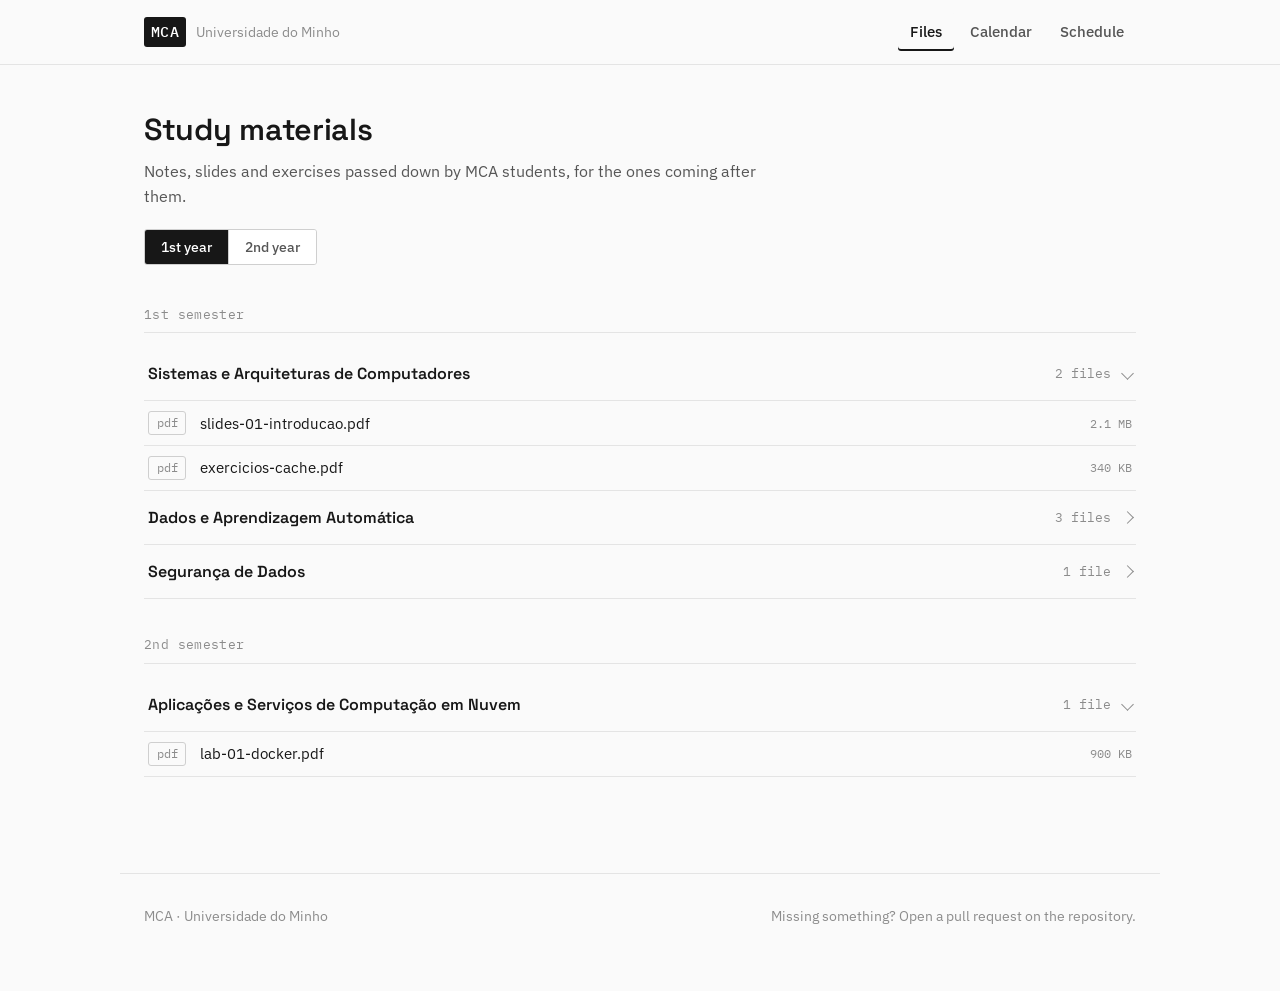
==== index.html @ d2ee6ab4 "feat: initial commit what :  - started the repo with initial code  why :  - so that the main bas" ====
<!doctype html>
<html lang="en">
<head>
<meta charset="utf-8">
<meta name="viewport" content="width=device-width, initial-scale=1">
<title>Files · MCA</title>
<meta name="description" content="Shared study materials for the MCA programme at Universidade do Minho.">
<link rel="stylesheet" href="assets/style.css">
</head>
<body>

<header class="topbar">
  <div class="topbar-inner">
    <a class="brand" href="index.html">
      <span class="brand-mark">MCA</span>
      <span class="brand-name">Universidade do Minho</span>
    </a>
    <nav aria-label="Primary">
      <ul class="nav-links">
        <li><a href="index.html">Files</a></li>
        <li><a href="calendar.html">Calendar</a></li>
        <li><a href="schedule.html">Schedule</a></li>
      </ul>
    </nav>
  </div>
</header>

<main>
  <div class="page-head">
    <div class="page-head-row">
      <div>
        <h1>Study materials</h1>
        <p>Notes, slides and exercises passed down by MCA students, for the ones coming after them.</p>
      </div>
      <div class="year-switch" data-year-switch role="group" aria-label="Select year">
        <button type="button" data-year="1" aria-pressed="true">1st year</button>
        <button type="button" data-year="2" aria-pressed="false">2nd year</button>
      </div>
    </div>
  </div>

  <div id="files-root"></div>
</main>

<footer class="site-footer">
  <span>MCA · Universidade do Minho</span>
  <span>Missing something? Open a pull request on the repository.</span>
</footer>

<script src="assets/data/site-data.js"></script>
<script src="assets/main.js"></script>
</body>
</html>
---- assets/style.css ----
/* ==========================================================================
   MCA @ Universidade do Minho — shared stylesheet
   Monochrome, content-first, docs-site aesthetic.
   ========================================================================== */

@import url('https://fonts.googleapis.com/css2?family=Space+Grotesk:wght@500;600;700&family=IBM+Plex+Sans:wght@400;500;600&family=IBM+Plex+Mono:wght@400;500&display=swap');

:root {
  /* Color */
  --paper: #fafafa;
  --surface: #ffffff;
  --ink: #171717;
  --ink-soft: #565656;
  --ink-faint: #8c8c8c;
  --line: #e4e4e4;
  --line-strong: #cfcfcf;
  --accent: #171717;
  --accent-contrast: #ffffff;
  --focus: #1a5fb4;

  /* Type */
  --font-display: 'Space Grotesk', 'IBM Plex Sans', sans-serif;
  --font-body: 'IBM Plex Sans', -apple-system, BlinkMacSystemFont, sans-serif;
  --font-mono: 'IBM Plex Mono', ui-monospace, SFMono-Regular, Menlo, monospace;

  /* Layout */
  --content-width: 760px;
  --wide-width: 1040px;
  --nav-height: 64px;
  --radius: 3px;
}

* {
  box-sizing: border-box;
}

html {
  -webkit-text-size-adjust: 100%;
}

body {
  margin: 0;
  background: var(--paper);
  color: var(--ink);
  font-family: var(--font-body);
  font-size: 16px;
  line-height: 1.55;
  -webkit-font-smoothing: antialiased;
}

h1, h2, h3 {
  font-family: var(--font-display);
  font-weight: 600;
  line-height: 1.15;
  margin: 0;
  letter-spacing: -0.01em;
}

h1 { font-size: 1.9rem; }
h2 { font-size: 1.25rem; }
h3 { font-size: 1rem; }

p {
  margin: 0 0 1em;
  color: var(--ink-soft);
  max-width: 62ch;
}

a {
  color: var(--ink);
  text-decoration-color: var(--line-strong);
  text-underline-offset: 3px;
}

a:hover {
  text-decoration-color: currentColor;
}

a:focus-visible,
button:focus-visible,
[tabindex]:focus-visible {
  outline: 2px solid var(--focus);
  outline-offset: 2px;
}

button {
  font-family: inherit;
}

code, .mono {
  font-family: var(--font-mono);
}

@media (prefers-reduced-motion: reduce) {
  * {
    animation-duration: 0.001ms !important;
    animation-iteration-count: 1 !important;
    transition-duration: 0.001ms !important;
  }
}

/* ---------------------------------------------------------------------- */
/* Top navigation                                                          */
/* ---------------------------------------------------------------------- */

.topbar {
  position: sticky;
  top: 0;
  z-index: 20;
  background: rgba(250, 250, 250, 0.92);
  backdrop-filter: saturate(180%) blur(6px);
  border-bottom: 1px solid var(--line);
}

.topbar-inner {
  max-width: var(--wide-width);
  margin: 0 auto;
  height: var(--nav-height);
  padding: 0 24px;
  display: flex;
  align-items: center;
  justify-content: space-between;
  gap: 24px;
}

.brand {
  display: flex;
  align-items: baseline;
  gap: 10px;
  text-decoration: none;
  color: var(--ink);
  white-space: nowrap;
}

.brand-mark {
  font-family: var(--font-mono);
  font-weight: 500;
  font-size: 0.95rem;
  background: var(--ink);
  color: var(--accent-contrast);
  padding: 3px 7px;
  border-radius: var(--radius);
  letter-spacing: 0.02em;
}

.brand-name {
  font-size: 0.85rem;
  color: var(--ink-faint);
  display: none;
}

@media (min-width: 560px) {
  .brand-name { display: inline; }
}

.nav-links {
  display: flex;
  gap: 4px;
  list-style: none;
  margin: 0;
  padding: 0;
}

.nav-links a {
  display: block;
  padding: 8px 12px;
  font-size: 0.92rem;
  font-weight: 500;
  color: var(--ink-soft);
  text-decoration: none;
  border-radius: var(--radius);
}

.nav-links a:hover {
  color: var(--ink);
  background: var(--line);
}

.nav-links a[aria-current="page"] {
  color: var(--ink);
  box-shadow: inset 0 -2px 0 var(--ink);
}

/* ---------------------------------------------------------------------- */
/* Page shell                                                              */
/* ---------------------------------------------------------------------- */

main {
  max-width: var(--wide-width);
  margin: 0 auto;
  padding: 48px 24px 96px;
}

.page-head {
  max-width: var(--content-width);
  margin-bottom: 40px;
}

.page-head h1 {
  margin-bottom: 10px;
}

.page-head p {
  margin: 0;
  font-size: 1.02rem;
}

.section-divider {
  border: none;
  border-top: 1px solid var(--line);
  margin: 40px 0;
}

footer.site-footer {
  max-width: var(--wide-width);
  margin: 0 auto;
  padding: 32px 24px 64px;
  color: var(--ink-faint);
  font-size: 0.85rem;
  display: flex;
  flex-wrap: wrap;
  gap: 8px 16px;
  justify-content: space-between;
  border-top: 1px solid var(--line);
}

footer.site-footer a {
  color: var(--ink-faint);
}

/* ---------------------------------------------------------------------- */
/* Buttons                                                                 */
/* ---------------------------------------------------------------------- */

.btn {
  display: inline-flex;
  align-items: center;
  gap: 8px;
  padding: 11px 18px;
  border-radius: var(--radius);
  font-size: 0.95rem;
  font-weight: 500;
  text-decoration: none;
  border: 1px solid var(--ink);
  cursor: pointer;
  transition: background 0.15s ease, color 0.15s ease;
}

.btn-primary {
  background: var(--ink);
  color: var(--accent-contrast);
}

.btn-primary:hover {
  background: #333;
}

.btn-secondary {
  background: transparent;
  color: var(--ink);
  border-color: var(--line-strong);
}

.btn-secondary:hover {
  border-color: var(--ink);
  background: var(--surface);
}

/* ---------------------------------------------------------------------- */
/* Year switch (segmented control)                                        */
/* ---------------------------------------------------------------------- */

.year-switch {
  display: inline-flex;
  border: 1px solid var(--line-strong);
  border-radius: var(--radius);
  overflow: hidden;
  flex-shrink: 0;
}

.year-switch button {
  background: var(--surface);
  border: none;
  padding: 8px 16px;
  font-size: 0.88rem;
  font-weight: 500;
  color: var(--ink-soft);
  cursor: pointer;
}

.year-switch button + button {
  border-left: 1px solid var(--line-strong);
}

.year-switch button[aria-pressed="true"] {
  background: var(--ink);
  color: var(--accent-contrast);
}

.page-head-row {
  display: flex;
  align-items: flex-end;
  justify-content: space-between;
  gap: 20px;
  flex-wrap: wrap;
}

/* ---------------------------------------------------------------------- */
/* Files page                                                              */
/* ---------------------------------------------------------------------- */

.semester-block + .semester-block {
  margin-top: 36px;
}

.semester-title {
  font-family: var(--font-mono);
  font-size: 0.8rem;
  text-transform: none;
  color: var(--ink-faint);
  letter-spacing: 0.03em;
  margin-bottom: 14px;
  padding-bottom: 8px;
  border-bottom: 1px solid var(--line);
}

.subject {
  border-bottom: 1px solid var(--line);
}

.subject-toggle {
  width: 100%;
  display: flex;
  align-items: center;
  justify-content: space-between;
  gap: 16px;
  background: none;
  border: none;
  padding: 16px 4px;
  text-align: left;
  cursor: pointer;
  color: var(--ink);
}

.subject-toggle:hover .subject-name {
  color: var(--ink);
}

.subject-name {
  font-family: var(--font-display);
  font-weight: 600;
  font-size: 1rem;
}

.subject-meta {
  display: flex;
  align-items: center;
  gap: 12px;
  color: var(--ink-faint);
  font-size: 0.82rem;
  font-family: var(--font-mono);
}

.subject-chevron {
  width: 9px;
  height: 9px;
  border-right: 1.5px solid var(--ink-faint);
  border-bottom: 1.5px solid var(--ink-faint);
  transform: rotate(-45deg);
  transition: transform 0.18s ease;
  flex-shrink: 0;
}

.subject[data-open="true"] .subject-chevron {
  transform: rotate(45deg);
}

.subject-files {
  overflow: hidden;
  max-height: 0;
  transition: max-height 0.22s ease;
}

.subject[data-open="true"] .subject-files {
  max-height: 1200px;
}

.file-row {
  display: flex;
  align-items: center;
  gap: 14px;
  padding: 10px 4px 10px 4px;
  text-decoration: none;
  color: var(--ink);
  border-top: 1px solid var(--line);
}

.file-row:hover {
  background: var(--surface);
}

.file-ext {
  font-family: var(--font-mono);
  font-size: 0.72rem;
  color: var(--ink-faint);
  border: 1px solid var(--line-strong);
  border-radius: var(--radius);
  padding: 2px 6px;
  flex-shrink: 0;
  min-width: 38px;
  text-align: center;
}

.file-name {
  flex: 1;
  font-size: 0.94rem;
}

.file-size {
  font-family: var(--font-mono);
  font-size: 0.78rem;
  color: var(--ink-faint);
  flex-shrink: 0;
}

.empty-state {
  border: 1px dashed var(--line-strong);
  border-radius: var(--radius);
  padding: 40px 28px;
  color: var(--ink-soft);
  max-width: var(--content-width);
}

.empty-state h3 {
  margin-bottom: 8px;
}

.empty-state p:last-child {
  margin-bottom: 0;
}

/* ---------------------------------------------------------------------- */
/* Calendar page                                                          */
/* ---------------------------------------------------------------------- */

.layout-split {
  display: grid;
  grid-template-columns: 1fr;
  gap: 48px;
}

@media (min-width: 860px) {
  .layout-split {
    grid-template-columns: 1.1fr 0.9fr;
  }
}

.date-list {
  border-top: 1px solid var(--line);
}

.date-row {
  display: flex;
  gap: 20px;
  padding: 14px 0;
  border-bottom: 1px solid var(--line);
}

.date-row time {
  font-family: var(--font-mono);
  font-size: 0.82rem;
  color: var(--ink-faint);
  flex-shrink: 0;
  width: 96px;
  padding-top: 2px;
}

.date-row .date-label {
  font-size: 0.95rem;
}

.date-row .date-tag {
  display: inline-block;
  margin-top: 4px;
  font-size: 0.74rem;
  font-family: var(--font-mono);
  color: var(--ink-faint);
}

.embed-card {
  border: 1px solid var(--line);
  border-radius: var(--radius);
  background: var(--surface);
  padding: 24px;
  height: fit-content;
}

.embed-card h2 {
  margin-bottom: 8px;
}

.embed-card p {
  font-size: 0.92rem;
}

.embed-slot {
  margin-top: 16px;
  border: 1px solid var(--line);
  border-radius: var(--radius);
  overflow: hidden;
  background: var(--paper);
}

.embed-slot iframe {
  display: block;
  width: 100%;
  height: 420px;
  border: none;
}

.embed-placeholder {
  padding: 32px 20px;
  text-align: center;
  color: var(--ink-faint);
  font-size: 0.88rem;
}

/* ---------------------------------------------------------------------- */
/* Schedule page                                                          */
/* ---------------------------------------------------------------------- */

.schedule-cta {
  display: flex;
  align-items: center;
  gap: 16px;
  flex-wrap: wrap;
  margin-bottom: 28px;
}

.device-frame {
  border: 1px solid var(--line);
  border-radius: 6px;
  background: var(--surface);
  overflow: hidden;
}

.device-frame-bar {
  display: flex;
  align-items: center;
  gap: 6px;
  padding: 10px 12px;
  border-bottom: 1px solid var(--line);
}

.device-frame-bar span {
  width: 8px;
  height: 8px;
  border-radius: 50%;
  background: var(--line-strong);
}

.device-frame-url {
  margin-left: 8px;
  font-family: var(--font-mono);
  font-size: 0.76rem;
  color: var(--ink-faint);
}

.device-frame iframe {
  width: 100%;
  height: 720px;
  border: none;
  display: block;
}

.frame-note {
  margin-top: 12px;
  font-size: 0.85rem;
  color: var(--ink-faint);
}

.steps-list {
  list-style: none;
  margin: 0;
  padding: 0;
  counter-reset: step;
  max-width: var(--content-width);
}

.steps-list li {
  counter-increment: step;
  position: relative;
  padding: 0 0 20px 36px;
  border-left: 1px solid var(--line);
  margin-left: 10px;
  color: var(--ink-soft);
  font-size: 0.94rem;
}

.steps-list li:last-child {
  border-left-color: transparent;
  padding-bottom: 0;
}

.steps-list li::before {
  content: counter(step);
  position: absolute;
  left: -10px;
  top: -2px;
  width: 20px;
  height: 20px;
  border-radius: 50%;
  background: var(--paper);
  border: 1px solid var(--line-strong);
  color: var(--ink);
  font-family: var(--font-mono);
  font-size: 0.72rem;
  display: flex;
  align-items: center;
  justify-content: center;
}

.steps-list strong {
  color: var(--ink);
}

/* ---------------------------------------------------------------------- */
/* Utility                                                                 */
/* ---------------------------------------------------------------------- */

.visually-hidden {
  position: absolute;
  width: 1px;
  height: 1px;
  overflow: hidden;
  clip: rect(0 0 0 0);
  white-space: nowrap;
}

.external-icon {
  font-size: 0.8em;
}
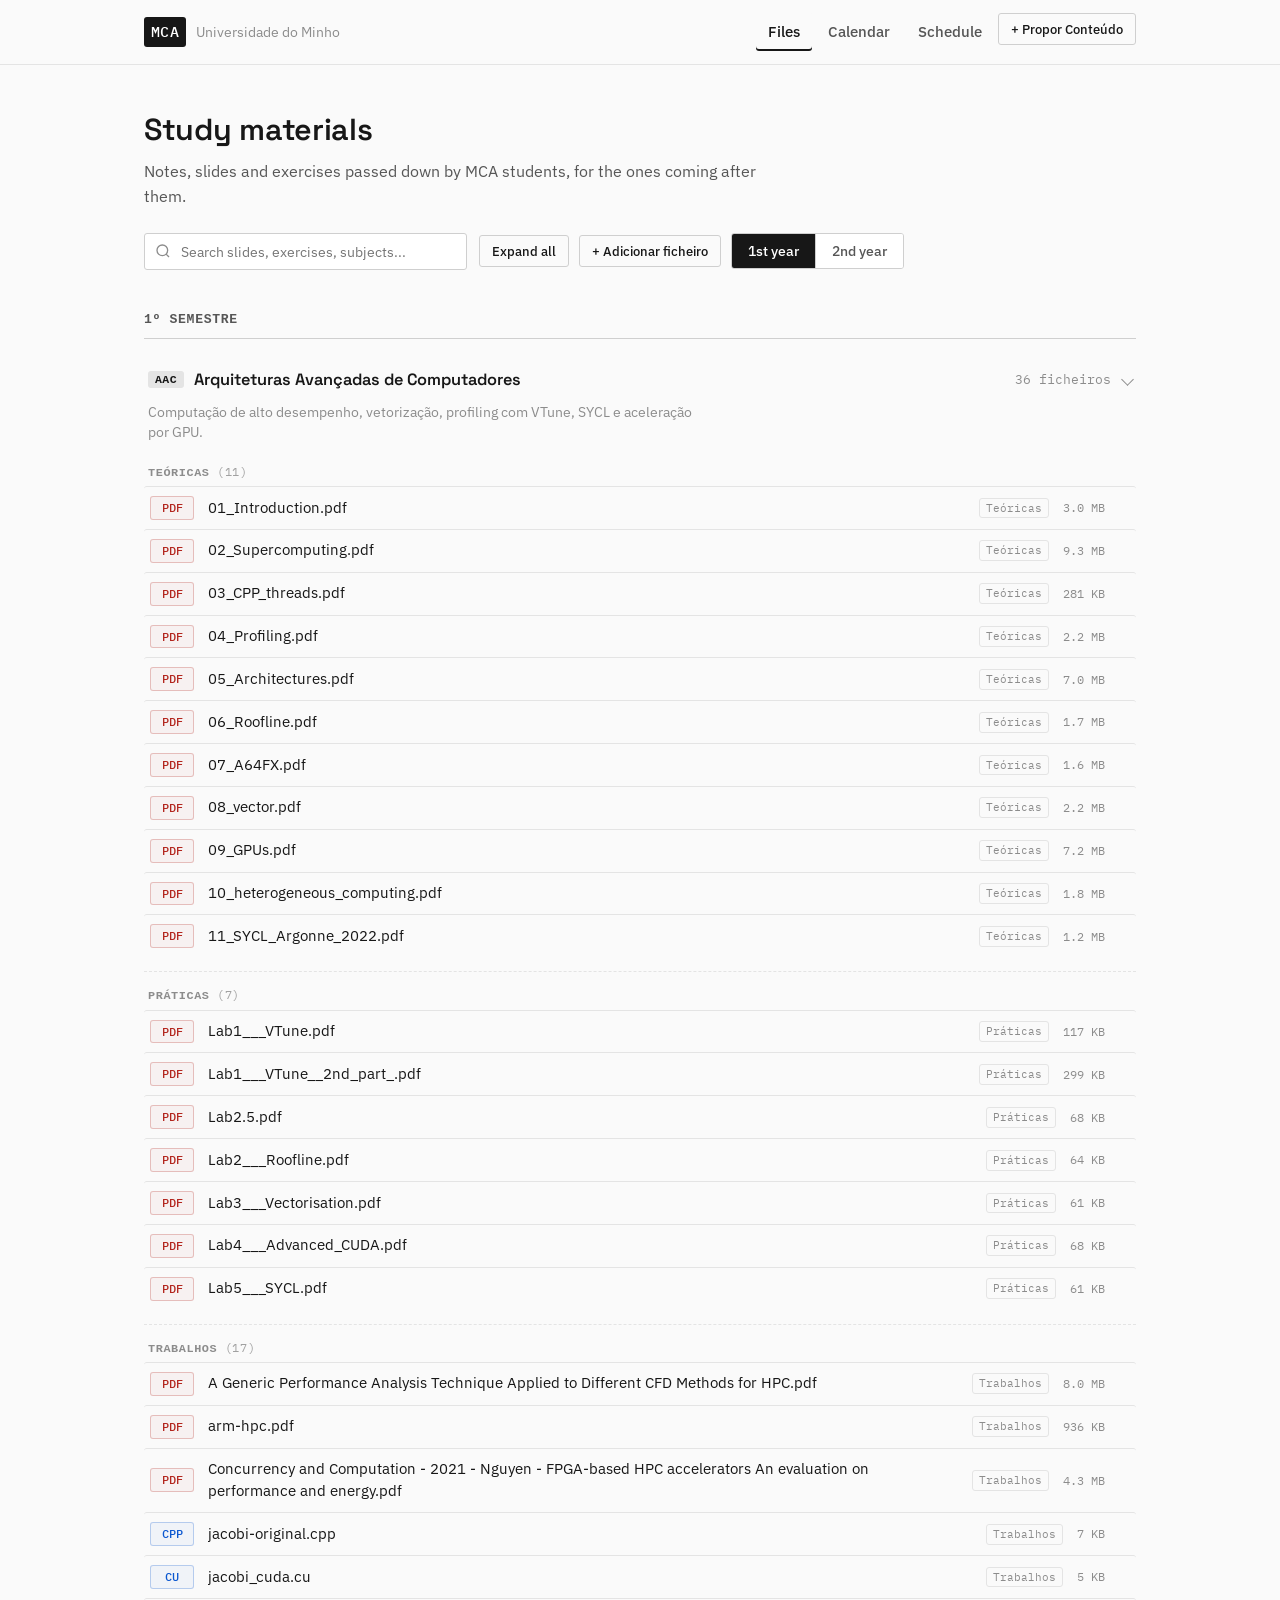
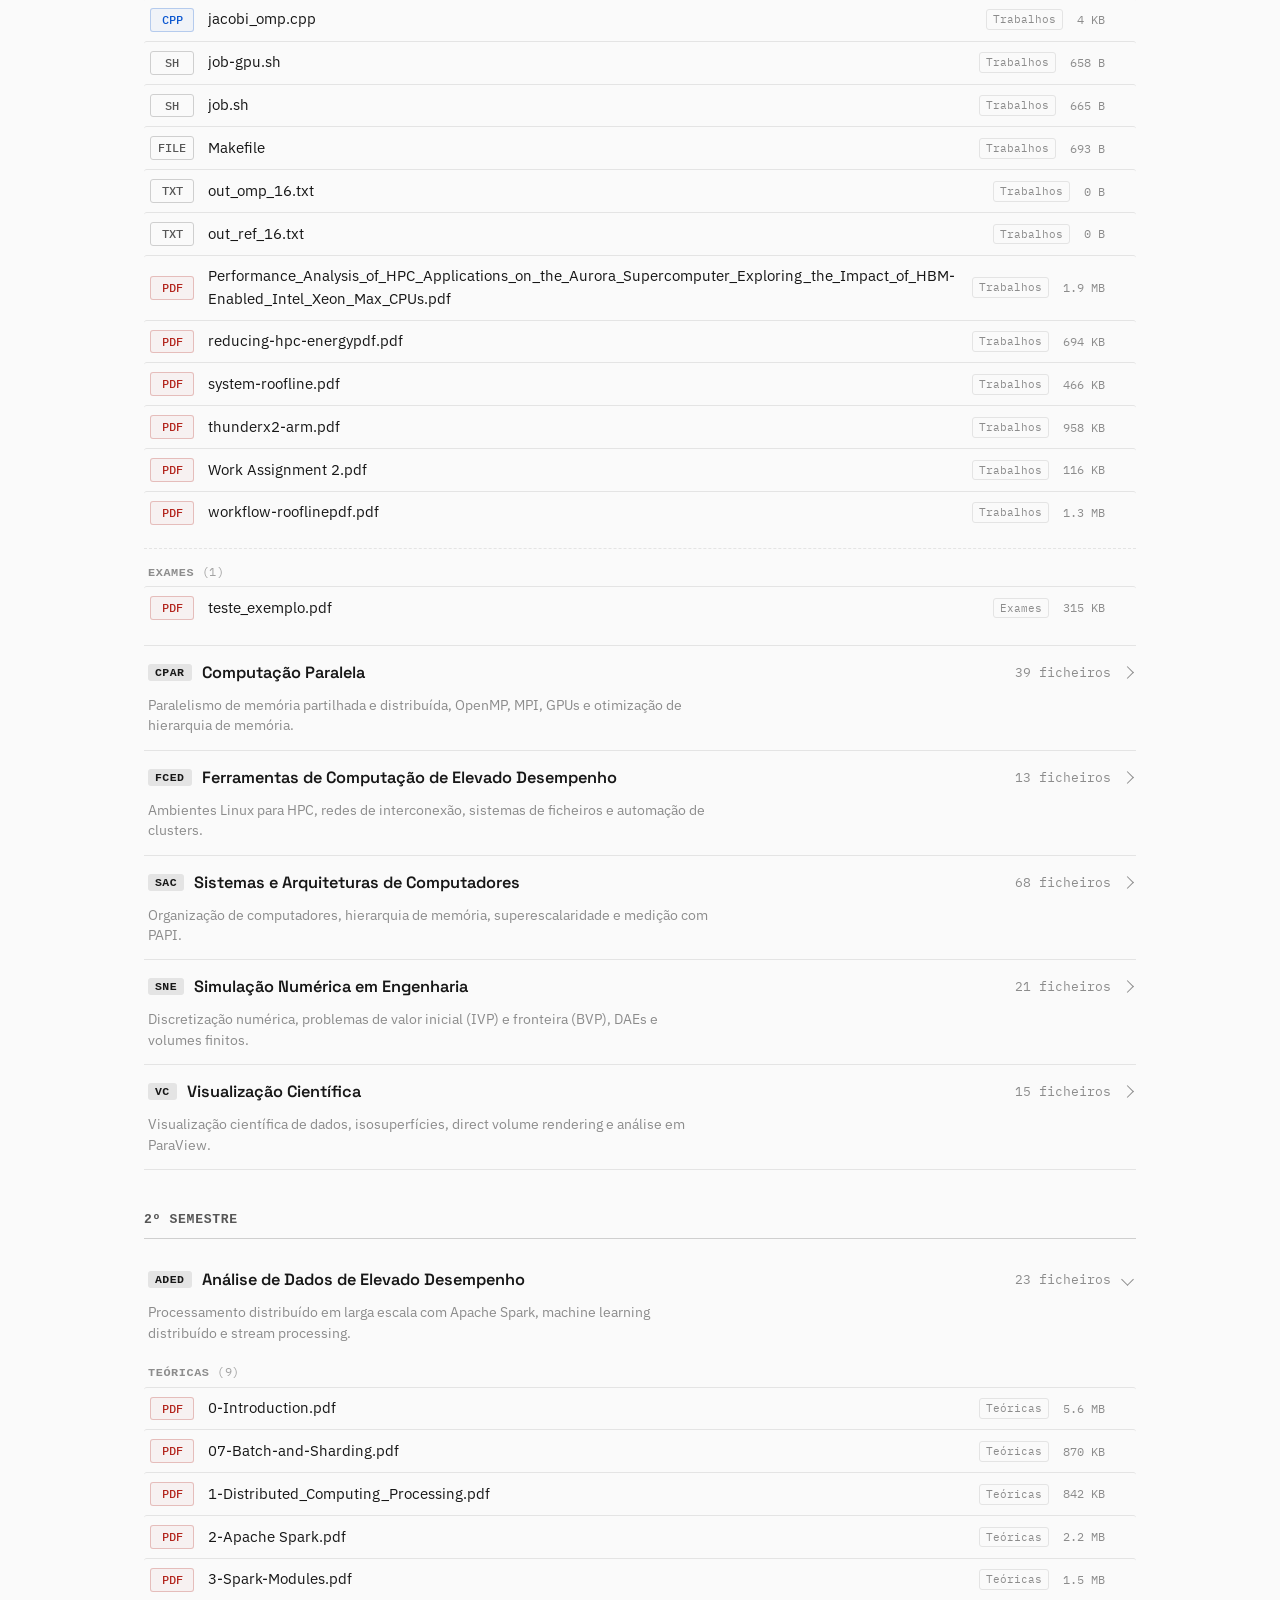
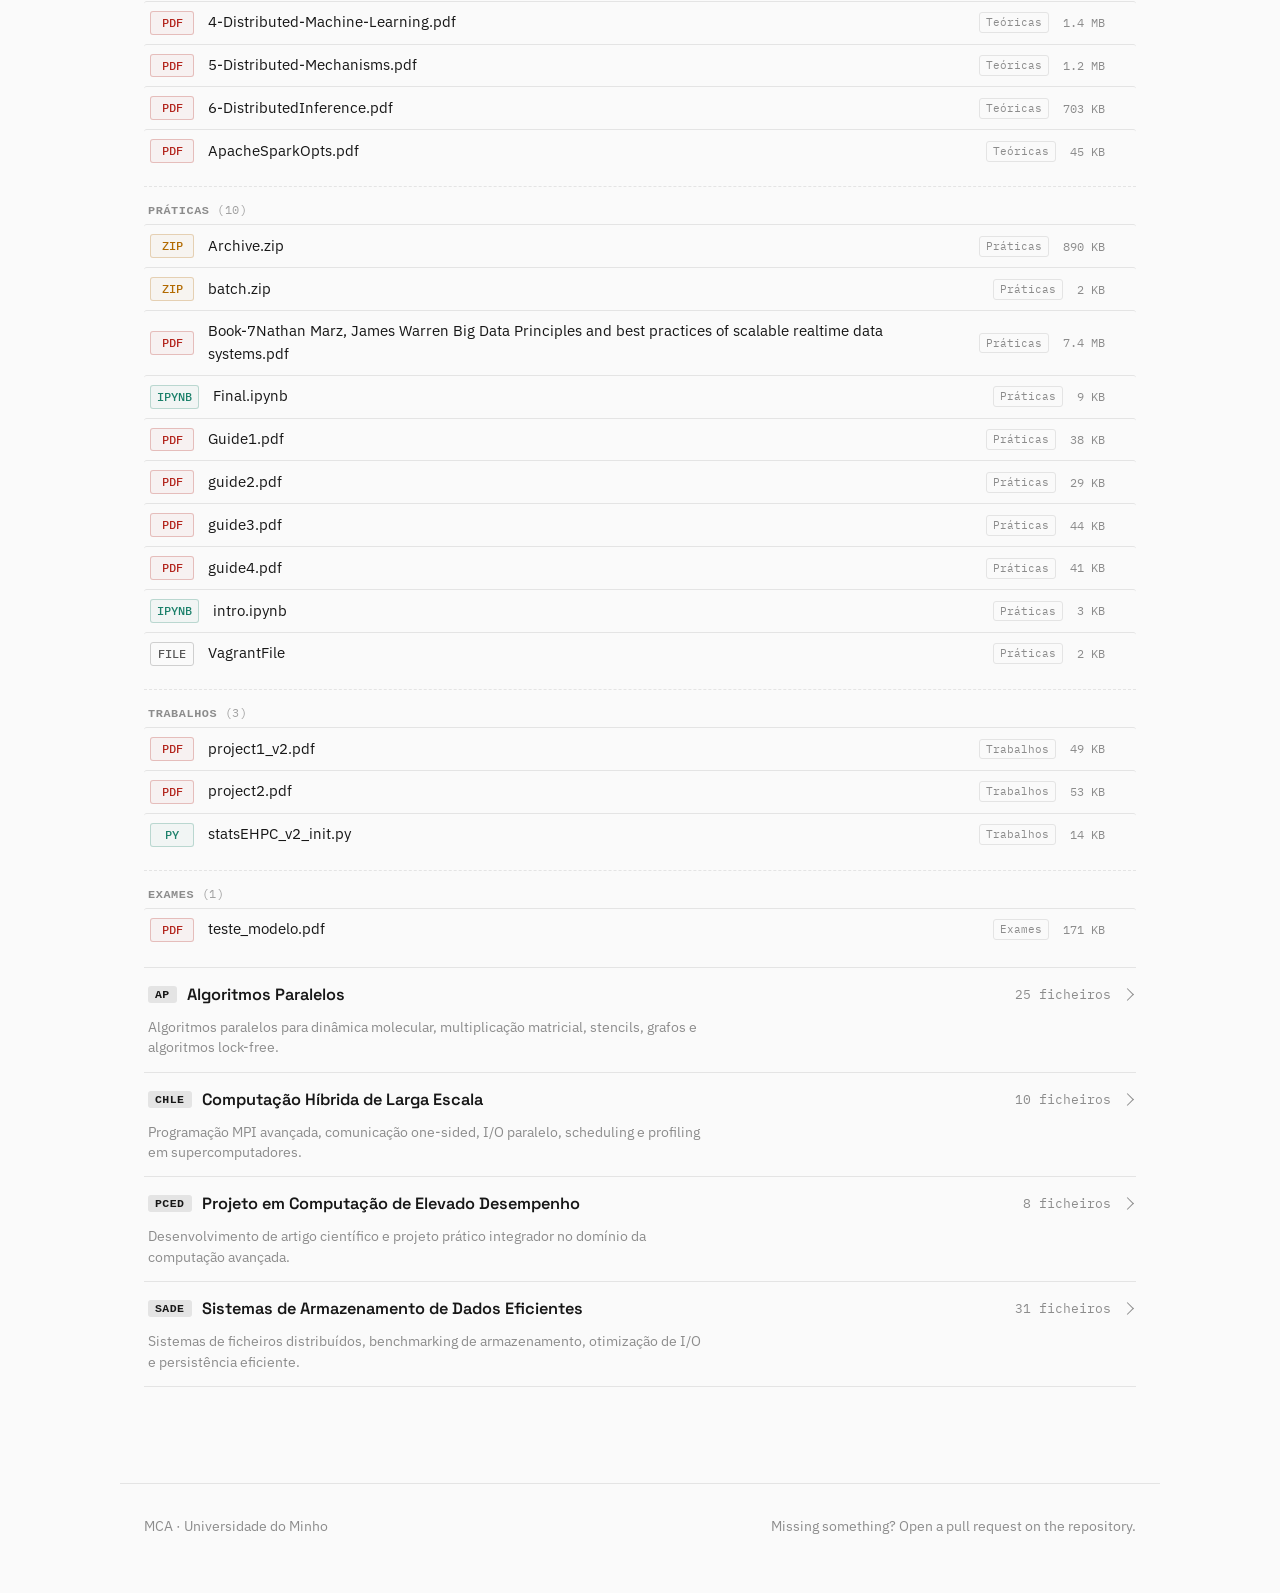
==== commit 91f9699d: "feat: restructure study materials, polish UI, credit João Alves and configure PR contribution rules" ====
--- a/index.html
+++ b/index.html
@@ -5,6 +5,7 @@
 <meta name="viewport" content="width=device-width, initial-scale=1">
 <title>Files · MCA</title>
 <meta name="description" content="Shared study materials for the MCA programme at Universidade do Minho.">
+<link rel="icon" type="image/svg+xml" href="assets/favicon.svg">
 <link rel="stylesheet" href="assets/style.css">
 </head>
 <body>
@@ -20,6 +21,7 @@
         <li><a href="index.html">Files</a></li>
         <li><a href="calendar.html">Calendar</a></li>
         <li><a href="schedule.html">Schedule</a></li>
+        <li><button type="button" class="btn btn-secondary btn-sm nav-contribute-btn" data-open-contribute="file">+ Propor Conteúdo</button></li>
       </ul>
     </nav>
   </div>
@@ -32,11 +34,27 @@
         <h1>Study materials</h1>
         <p>Notes, slides and exercises passed down by MCA students, for the ones coming after them.</p>
       </div>
-      <div class="year-switch" data-year-switch role="group" aria-label="Select year">
-        <button type="button" data-year="1" aria-pressed="true">1st year</button>
-        <button type="button" data-year="2" aria-pressed="false">2nd year</button>
+    </div>
+
+    <div class="files-controls">
+      <div class="search-box">
+        <svg class="search-icon" viewBox="0 0 24 24" width="16" height="16" fill="none" stroke="currentColor" stroke-width="2" aria-hidden="true">
+          <circle cx="11" cy="11" r="8"></circle>
+          <line x1="21" y1="21" x2="16.65" y2="16.65"></line>
+        </svg>
+        <input type="search" id="file-search-input" placeholder="Search slides, exercises, subjects..." aria-label="Search study materials">
+        <button type="button" id="clear-search-btn" class="clear-search-btn" aria-label="Clear search" style="display:none;">✕</button>
+      </div>
+      <div class="controls-actions">
+        <button type="button" class="btn btn-secondary btn-sm" id="toggle-all-btn">Expand all</button>
+        <button type="button" class="btn btn-secondary btn-sm" data-open-contribute="file">+ Adicionar ficheiro</button>
+        <div class="year-switch" data-year-switch role="group" aria-label="Select year">
+          <button type="button" data-year="1" aria-pressed="true">1st year</button>
+          <button type="button" data-year="2" aria-pressed="false">2nd year</button>
+        </div>
       </div>
     </div>
+    <div id="search-status" class="search-status" style="display:none;"></div>
   </div>
 
   <div id="files-root"></div>
--- a/assets/style.css
+++ b/assets/style.css
@@ -266,6 +266,11 @@
   background: var(--surface);
 }
 
+.btn-sm {
+  padding: 6px 12px;
+  font-size: 0.84rem;
+}
+
 /* ---------------------------------------------------------------------- */
 /* Year switch (segmented control)                                        */
 /* ---------------------------------------------------------------------- */
@@ -305,23 +310,109 @@
   flex-wrap: wrap;
 }
 
+.files-controls {
+  display: flex;
+  flex-wrap: wrap;
+  gap: 12px;
+  align-items: center;
+  justify-content: space-between;
+  margin-top: 24px;
+}
+
+.search-box {
+  position: relative;
+  flex: 1 1 260px;
+  max-width: 440px;
+}
+
+.search-box input {
+  width: 100%;
+  padding: 8px 36px 8px 36px;
+  border: 1px solid var(--line-strong);
+  border-radius: var(--radius);
+  background: var(--surface);
+  color: var(--ink);
+  font-family: var(--font-body);
+  font-size: 0.9rem;
+  transition: border-color 0.15s ease, box-shadow 0.15s ease;
+}
+
+.search-box input:focus {
+  border-color: var(--ink);
+  outline: none;
+  box-shadow: 0 0 0 2px rgba(23, 23, 23, 0.08);
+}
+
+.search-icon {
+  position: absolute;
+  left: 11px;
+  top: 50%;
+  transform: translateY(-50%);
+  color: var(--ink-faint);
+  pointer-events: none;
+}
+
+.clear-search-btn {
+  position: absolute;
+  right: 10px;
+  top: 50%;
+  transform: translateY(-50%);
+  background: none;
+  border: none;
+  color: var(--ink-faint);
+  font-size: 0.9rem;
+  cursor: pointer;
+  padding: 4px;
+  border-radius: 50%;
+}
+
+.clear-search-btn:hover {
+  color: var(--ink);
+}
+
+.controls-actions {
+  display: flex;
+  align-items: center;
+  gap: 10px;
+}
+
+.search-status {
+  margin-top: 14px;
+  font-size: 0.86rem;
+  color: var(--ink-soft);
+  display: flex;
+  align-items: center;
+  gap: 12px;
+}
+
+.btn-clear-inline {
+  background: none;
+  border: none;
+  text-decoration: underline;
+  color: var(--ink);
+  font-size: 0.84rem;
+  cursor: pointer;
+  padding: 0;
+}
+
 /* ---------------------------------------------------------------------- */
 /* Files page                                                              */
 /* ---------------------------------------------------------------------- */
 
 .semester-block + .semester-block {
-  margin-top: 36px;
+  margin-top: 40px;
 }
 
 .semester-title {
   font-family: var(--font-mono);
-  font-size: 0.8rem;
-  text-transform: none;
-  color: var(--ink-faint);
-  letter-spacing: 0.03em;
+  font-size: 0.82rem;
+  font-weight: 600;
+  text-transform: uppercase;
+  color: var(--ink-soft);
+  letter-spacing: 0.05em;
   margin-bottom: 14px;
   padding-bottom: 8px;
-  border-bottom: 1px solid var(--line);
+  border-bottom: 1px solid var(--line-strong);
 }
 
 .subject {
@@ -336,7 +427,7 @@
   gap: 16px;
   background: none;
   border: none;
-  padding: 16px 4px;
+  padding: 16px 4px 12px;
   text-align: left;
   cursor: pointer;
   color: var(--ink);
@@ -344,12 +435,30 @@
 
 .subject-toggle:hover .subject-name {
   color: var(--ink);
+}
+
+.subject-title-area {
+  display: flex;
+  align-items: center;
+  gap: 10px;
+  flex-wrap: wrap;
+}
+
+.subject-code-pill {
+  font-family: var(--font-mono);
+  font-size: 0.72rem;
+  font-weight: 600;
+  padding: 2px 7px;
+  background: var(--line);
+  color: var(--ink);
+  border-radius: var(--radius);
+  letter-spacing: 0.04em;
 }
 
 .subject-name {
   font-family: var(--font-display);
   font-weight: 600;
-  font-size: 1rem;
+  font-size: 1.02rem;
 }
 
 .subject-meta {
@@ -375,24 +484,67 @@
   transform: rotate(45deg);
 }
 
+.subject-desc {
+  margin: 0 0 14px 4px;
+  font-size: 0.88rem;
+  color: var(--ink-faint);
+  max-width: 70ch;
+  line-height: 1.45;
+}
+
 .subject-files {
   overflow: hidden;
   max-height: 0;
-  transition: max-height 0.22s ease;
+  transition: max-height 0.25s ease;
 }
 
 .subject[data-open="true"] .subject-files {
-  max-height: 1200px;
+  max-height: none;
+  padding-bottom: 16px;
+}
+
+.category-section {
+  margin-top: 14px;
+  border-top: 1px dashed var(--line);
+  padding-top: 8px;
+}
+
+.category-section:first-child {
+  border-top: none;
+  padding-top: 0;
+  margin-top: 0;
+}
+
+.category-heading {
+  font-family: var(--font-mono);
+  font-size: 0.74rem;
+  font-weight: 600;
+  text-transform: uppercase;
+  letter-spacing: 0.05em;
+  color: var(--ink-faint);
+  padding: 6px 4px 4px;
+}
+
+.category-count {
+  font-weight: 400;
+  opacity: 0.8;
+}
+
+.category-files {
+  display: flex;
+  flex-direction: column;
 }
 
 .file-row {
   display: flex;
   align-items: center;
   gap: 14px;
-  padding: 10px 4px 10px 4px;
+  padding: 9px 6px;
   text-decoration: none;
   color: var(--ink);
   border-top: 1px solid var(--line);
+  border-radius: var(--radius);
+  transition: background 0.12s ease;
 }
 
 .file-row:hover {
@@ -402,18 +554,62 @@
 .file-ext {
   font-family: var(--font-mono);
   font-size: 0.72rem;
-  color: var(--ink-faint);
+  font-weight: 500;
+  color: var(--ink-soft);
   border: 1px solid var(--line-strong);
   border-radius: var(--radius);
   padding: 2px 6px;
   flex-shrink: 0;
-  min-width: 38px;
+  min-width: 44px;
   text-align: center;
+  text-transform: uppercase;
+}
+
+.file-ext.ext-pdf {
+  color: #b3261e;
+  border-color: rgba(179, 38, 30, 0.25);
+  background: rgba(179, 38, 30, 0.04);
+}
+
+.file-ext.ext-zip {
+  color: #b26a00;
+  border-color: rgba(178, 106, 0, 0.25);
+  background: rgba(178, 106, 0, 0.04);
+}
+
+.file-ext.ext-c, .file-ext.ext-cpp, .file-ext.ext-cu, .file-ext.ext-h {
+  color: #0b57d0;
+  border-color: rgba(11, 87, 208, 0.25);
+  background: rgba(11, 87, 208, 0.04);
+}
+
+.file-ext.ext-py, .file-ext.ext-ipynb {
+  color: #1b806a;
+  border-color: rgba(27, 128, 106, 0.25);
+  background: rgba(27, 128, 106, 0.04);
+}
+
+.file-ext.ext-m {
+  color: #d9531e;
+  border-color: rgba(217, 83, 30, 0.25);
+  background: rgba(217, 83, 30, 0.04);
 }
 
 .file-name {
   flex: 1;
-  font-size: 0.94rem;
+  font-size: 0.92rem;
+  word-break: break-word;
+}
+
+.file-category-badge {
+  font-family: var(--font-mono);
+  font-size: 0.68rem;
+  color: var(--ink-faint);
+  background: var(--paper);
+  border: 1px solid var(--line);
+  border-radius: var(--radius);
+  padding: 1px 6px;
+  white-space: nowrap;
 }
 
 .file-size {
@@ -421,6 +617,19 @@
   font-size: 0.78rem;
   color: var(--ink-faint);
   flex-shrink: 0;
+}
+
+.file-download-icon {
+  font-size: 0.88rem;
+  color: var(--ink-faint);
+  opacity: 0;
+  transition: opacity 0.15s ease, transform 0.15s ease;
+  flex-shrink: 0;
+}
+
+.file-row:hover .file-download-icon {
+  opacity: 1;
+  transform: translateY(1px);
 }
 
 .empty-state {
@@ -429,6 +638,7 @@
   padding: 40px 28px;
   color: var(--ink-soft);
   max-width: var(--content-width);
+  margin-top: 24px;
 }
 
 .empty-state h3 {
@@ -440,8 +650,94 @@
 }
 
 /* ---------------------------------------------------------------------- */
-/* Calendar page                                                          */
-/* ---------------------------------------------------------------------- */
+/* Calendar page & Community Credits                                      */
+/* ---------------------------------------------------------------------- */
+
+.credit-banner {
+  border: 1px solid var(--line-strong);
+  border-radius: 6px;
+  background: var(--surface);
+  padding: 24px;
+  margin-bottom: 40px;
+  box-shadow: 0 1px 4px rgba(0, 0, 0, 0.04);
+}
+
+.credit-badge {
+  display: inline-flex;
+  align-items: center;
+  gap: 6px;
+  font-family: var(--font-mono);
+  font-size: 0.72rem;
+  font-weight: 600;
+  text-transform: uppercase;
+  letter-spacing: 0.05em;
+  background: var(--line);
+  color: var(--ink);
+  padding: 3px 8px;
+  border-radius: var(--radius);
+  margin-bottom: 12px;
+}
+
+.credit-body {
+  display: flex;
+  flex-direction: column;
+  gap: 16px;
+}
+
+.credit-text h2 {
+  font-size: 1.22rem;
+  margin-bottom: 8px;
+}
+
+.credit-text p {
+  margin: 0;
+  font-size: 0.94rem;
+  line-height: 1.6;
+  max-width: 75ch;
+}
+
+.credit-actions {
+  display: flex;
+  flex-wrap: wrap;
+  align-items: center;
+  gap: 12px;
+  margin-top: 4px;
+}
+
+.github-btn {
+  display: inline-flex;
+  align-items: center;
+  gap: 8px;
+}
+
+.github-icon {
+  flex-shrink: 0;
+}
+
+.author-attribution {
+  display: inline-flex;
+  align-items: center;
+  gap: 8px;
+  font-size: 0.88rem;
+  color: var(--ink-faint);
+  margin-bottom: 12px;
+  flex-wrap: wrap;
+}
+
+.github-link-inline {
+  display: inline-flex;
+  align-items: center;
+  gap: 5px;
+  font-weight: 500;
+  color: var(--ink);
+  text-decoration: underline;
+  text-underline-offset: 3px;
+}
+
+.section-subtitle {
+  font-size: 1.08rem;
+  margin-bottom: 16px;
+}
 
 .layout-split {
   display: grid;
@@ -482,9 +778,24 @@
 .date-row .date-tag {
   display: inline-block;
   margin-top: 4px;
-  font-size: 0.74rem;
-  font-family: var(--font-mono);
-  color: var(--ink-faint);
+  font-size: 0.72rem;
+  font-family: var(--font-mono);
+  color: var(--ink-faint);
+  padding: 1px 6px;
+  border-radius: var(--radius);
+  border: 1px solid var(--line);
+}
+
+.date-row .date-tag-semestre {
+  color: #0b57d0;
+  border-color: rgba(11, 87, 208, 0.25);
+  background: rgba(11, 87, 208, 0.04);
+}
+
+.date-row .date-tag-exames {
+  color: #b3261e;
+  border-color: rgba(179, 38, 30, 0.25);
+  background: rgba(179, 38, 30, 0.04);
 }
 
 .embed-card {
@@ -505,24 +816,66 @@
 
 .embed-slot {
   margin-top: 16px;
-  border: 1px solid var(--line);
-  border-radius: var(--radius);
-  overflow: hidden;
-  background: var(--paper);
-}
-
-.embed-slot iframe {
+}
+
+.calendar-subscription-card {
+  display: flex;
+  flex-direction: column;
+  gap: 18px;
+}
+
+.sub-steps {
+  display: flex;
+  flex-direction: column;
+  gap: 14px;
+}
+
+.sub-step {
+  display: flex;
+  gap: 12px;
+  align-items: flex-start;
+}
+
+.sub-step-num {
+  width: 22px;
+  height: 22px;
+  border-radius: 50%;
+  background: var(--ink);
+  color: var(--accent-contrast);
+  font-family: var(--font-mono);
+  font-size: 0.72rem;
+  font-weight: 600;
+  display: flex;
+  align-items: center;
+  justify-content: center;
+  flex-shrink: 0;
+  margin-top: 2px;
+}
+
+.sub-step-text strong {
+  font-size: 0.9rem;
   display: block;
+  margin-bottom: 2px;
+  color: var(--ink);
+}
+
+.sub-step-text p {
+  font-size: 0.84rem;
+  margin: 0;
+  color: var(--ink-soft);
+  line-height: 1.45;
+}
+
+.sub-card-actions {
+  display: flex;
+  flex-direction: column;
+  gap: 8px;
+  margin-top: 6px;
+}
+
+.sub-card-actions .btn {
+  justify-content: center;
   width: 100%;
-  height: 420px;
-  border: none;
-}
-
-.embed-placeholder {
-  padding: 32px 20px;
-  text-align: center;
-  color: var(--ink-faint);
-  font-size: 0.88rem;
 }
 
 /* ---------------------------------------------------------------------- */
@@ -640,3 +993,276 @@
 .external-icon {
   font-size: 0.8em;
 }
+
+/* ---------------------------------------------------------------------- */
+/* Dark mode support                                                       */
+/* ---------------------------------------------------------------------- */
+
+@media (prefers-color-scheme: dark) {
+  :root {
+    --paper: #0f0f11;
+    --surface: #18181b;
+    --ink: #f4f4f5;
+    --ink-soft: #a1a1aa;
+    --ink-faint: #71717a;
+    --line: #27272a;
+    --line-strong: #3f3f46;
+    --accent: #f4f4f5;
+    --accent-contrast: #0f0f11;
+    --focus: #3b82f6;
+  }
+
+  .topbar {
+    background: rgba(15, 15, 17, 0.92);
+  }
+
+  .btn-primary:hover {
+    background: #e4e4e7;
+    color: #0f0f11;
+  }
+
+  .file-row:hover {
+    background: #202024;
+  }
+
+  .search-box input {
+    background: #18181b;
+    color: #f4f4f5;
+  }
+
+  .file-ext.ext-pdf {
+    color: #f87171;
+    border-color: rgba(248, 113, 113, 0.3);
+    background: rgba(248, 113, 113, 0.08);
+  }
+
+  .file-ext.ext-zip {
+    color: #fbbf24;
+    border-color: rgba(251, 191, 36, 0.3);
+    background: rgba(251, 191, 36, 0.08);
+  }
+
+  .file-ext.ext-c, .file-ext.ext-cpp, .file-ext.ext-cu, .file-ext.ext-h {
+    color: #60a5fa;
+    border-color: rgba(96, 165, 250, 0.3);
+    background: rgba(96, 165, 250, 0.08);
+  }
+
+  .file-ext.ext-py, .file-ext.ext-ipynb {
+    color: #34d399;
+    border-color: rgba(52, 211, 153, 0.3);
+    background: rgba(52, 211, 153, 0.08);
+  }
+
+  .file-ext.ext-m {
+    color: #fb923c;
+    border-color: rgba(251, 146, 60, 0.3);
+    background: rgba(251, 146, 60, 0.08);
+  }
+
+  .sub-step-num {
+    background: #f4f4f5;
+    color: #0f0f11;
+  }
+}
+
+/* ---------------------------------------------------------------------- */
+/* Contribution Modal & Navigation                                        */
+/* ---------------------------------------------------------------------- */
+
+.nav-contribute-btn {
+  border-radius: var(--radius);
+  cursor: pointer;
+  white-space: nowrap;
+}
+
+.modal-overlay {
+  position: fixed;
+  inset: 0;
+  z-index: 100;
+  background: rgba(0, 0, 0, 0.55);
+  backdrop-filter: blur(4px);
+  display: flex;
+  align-items: center;
+  justify-content: center;
+  padding: 20px;
+  animation: fadeIn 0.15s ease-out;
+}
+
+@keyframes fadeIn {
+  from { opacity: 0; }
+  to { opacity: 1; }
+}
+
+.modal-card {
+  background: var(--surface);
+  color: var(--ink);
+  border: 1px solid var(--line-strong);
+  border-radius: 8px;
+  width: 100%;
+  max-width: 540px;
+  max-height: 90vh;
+  overflow-y: auto;
+  box-shadow: 0 10px 30px rgba(0, 0, 0, 0.15);
+  animation: slideUp 0.18s ease-out;
+}
+
+@keyframes slideUp {
+  from { transform: translateY(12px); opacity: 0; }
+  to { transform: translateY(0); opacity: 1; }
+}
+
+.modal-header {
+  display: flex;
+  align-items: center;
+  justify-content: space-between;
+  padding: 20px 24px 16px;
+  border-bottom: 1px solid var(--line);
+}
+
+.modal-header h2 {
+  font-size: 1.2rem;
+  margin: 0;
+}
+
+.modal-close-btn {
+  background: none;
+  border: none;
+  color: var(--ink-faint);
+  font-size: 1.2rem;
+  cursor: pointer;
+  padding: 4px 8px;
+  border-radius: var(--radius);
+}
+
+.modal-close-btn:hover {
+  color: var(--ink);
+  background: var(--line);
+}
+
+.modal-content {
+  padding: 20px 24px 24px;
+}
+
+.modal-notice {
+  background: rgba(11, 87, 208, 0.06);
+  border: 1px solid rgba(11, 87, 208, 0.2);
+  border-radius: var(--radius);
+  padding: 12px 14px;
+  font-size: 0.85rem;
+  color: var(--ink-soft);
+  margin-bottom: 20px;
+  line-height: 1.5;
+}
+
+.modal-notice strong {
+  color: var(--ink);
+}
+
+.modal-tabs {
+  display: flex;
+  gap: 8px;
+  margin-bottom: 20px;
+  border-bottom: 1px solid var(--line);
+  padding-bottom: 12px;
+}
+
+.modal-tab-btn {
+  background: none;
+  border: 1px solid var(--line-strong);
+  border-radius: var(--radius);
+  padding: 7px 14px;
+  font-size: 0.85rem;
+  font-weight: 500;
+  color: var(--ink-soft);
+  cursor: pointer;
+  transition: background 0.12s ease, color 0.12s ease;
+}
+
+.modal-tab-btn.active {
+  background: var(--ink);
+  color: var(--accent-contrast);
+  border-color: var(--ink);
+}
+
+.form-row {
+  display: grid;
+  grid-template-columns: 1fr 1fr;
+  gap: 12px;
+  margin-bottom: 14px;
+}
+
+.form-group {
+  display: flex;
+  flex-direction: column;
+  gap: 6px;
+  margin-bottom: 14px;
+}
+
+.form-group label {
+  font-size: 0.84rem;
+  font-weight: 500;
+  color: var(--ink-soft);
+}
+
+.form-group select,
+.form-group input {
+  padding: 8px 10px;
+  border: 1px solid var(--line-strong);
+  border-radius: var(--radius);
+  background: var(--paper);
+  color: var(--ink);
+  font-family: inherit;
+  font-size: 0.88rem;
+}
+
+.form-group select:focus,
+.form-group input:focus {
+  border-color: var(--ink);
+  outline: none;
+}
+
+.target-folder-box {
+  background: var(--paper);
+  border: 1px solid var(--line);
+  border-radius: var(--radius);
+  padding: 10px 12px;
+  margin: 16px 0;
+  font-size: 0.82rem;
+}
+
+.target-folder-box .folder-label {
+  font-size: 0.76rem;
+  color: var(--ink-faint);
+  display: block;
+  margin-bottom: 4px;
+}
+
+.target-folder-box code {
+  color: var(--ink);
+  font-size: 0.82rem;
+  word-break: break-all;
+}
+
+.modal-actions {
+  display: flex;
+  flex-direction: column;
+  gap: 10px;
+  margin-top: 20px;
+}
+
+.modal-actions .btn {
+  justify-content: center;
+}
+
+.modal-alt-link {
+  text-align: center;
+  font-size: 0.82rem;
+  color: var(--ink-faint);
+}
+
+.modal-alt-link a {
+  color: var(--ink-soft);
+  text-decoration: underline;
+}
+
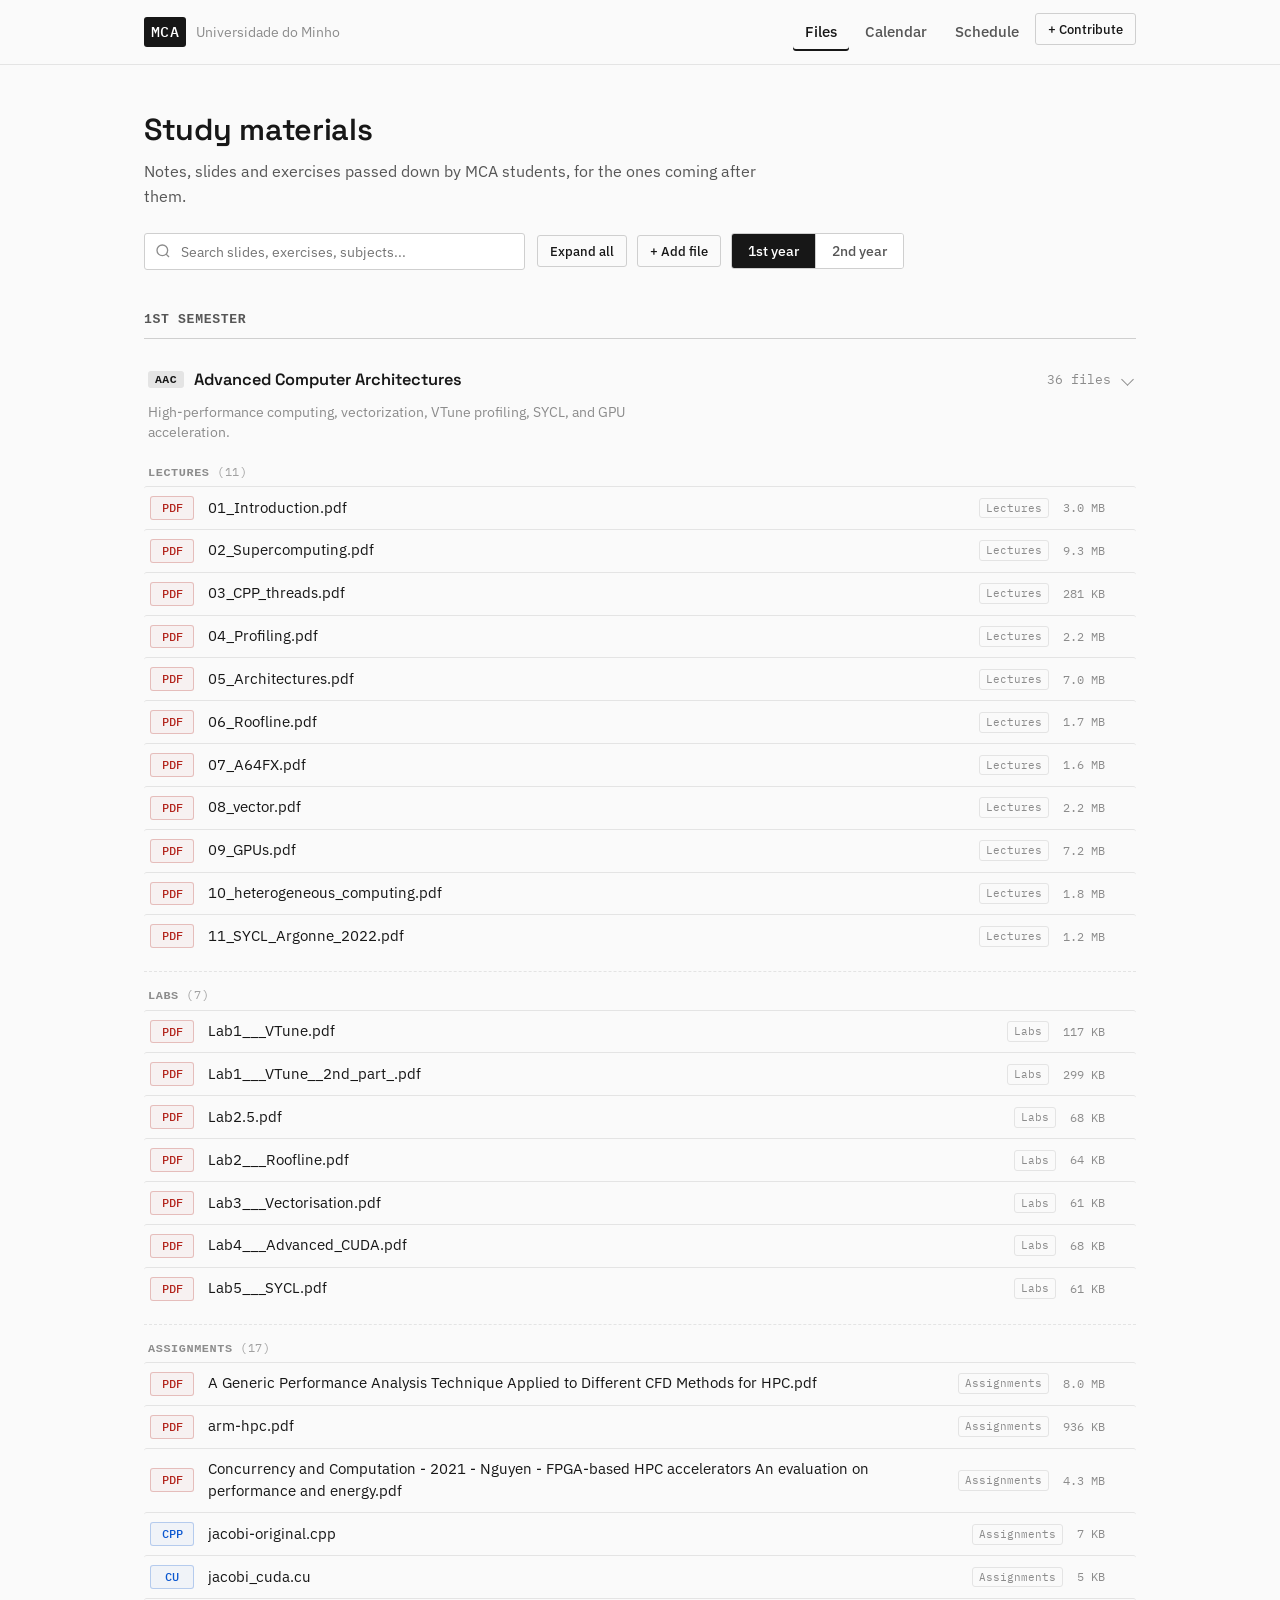
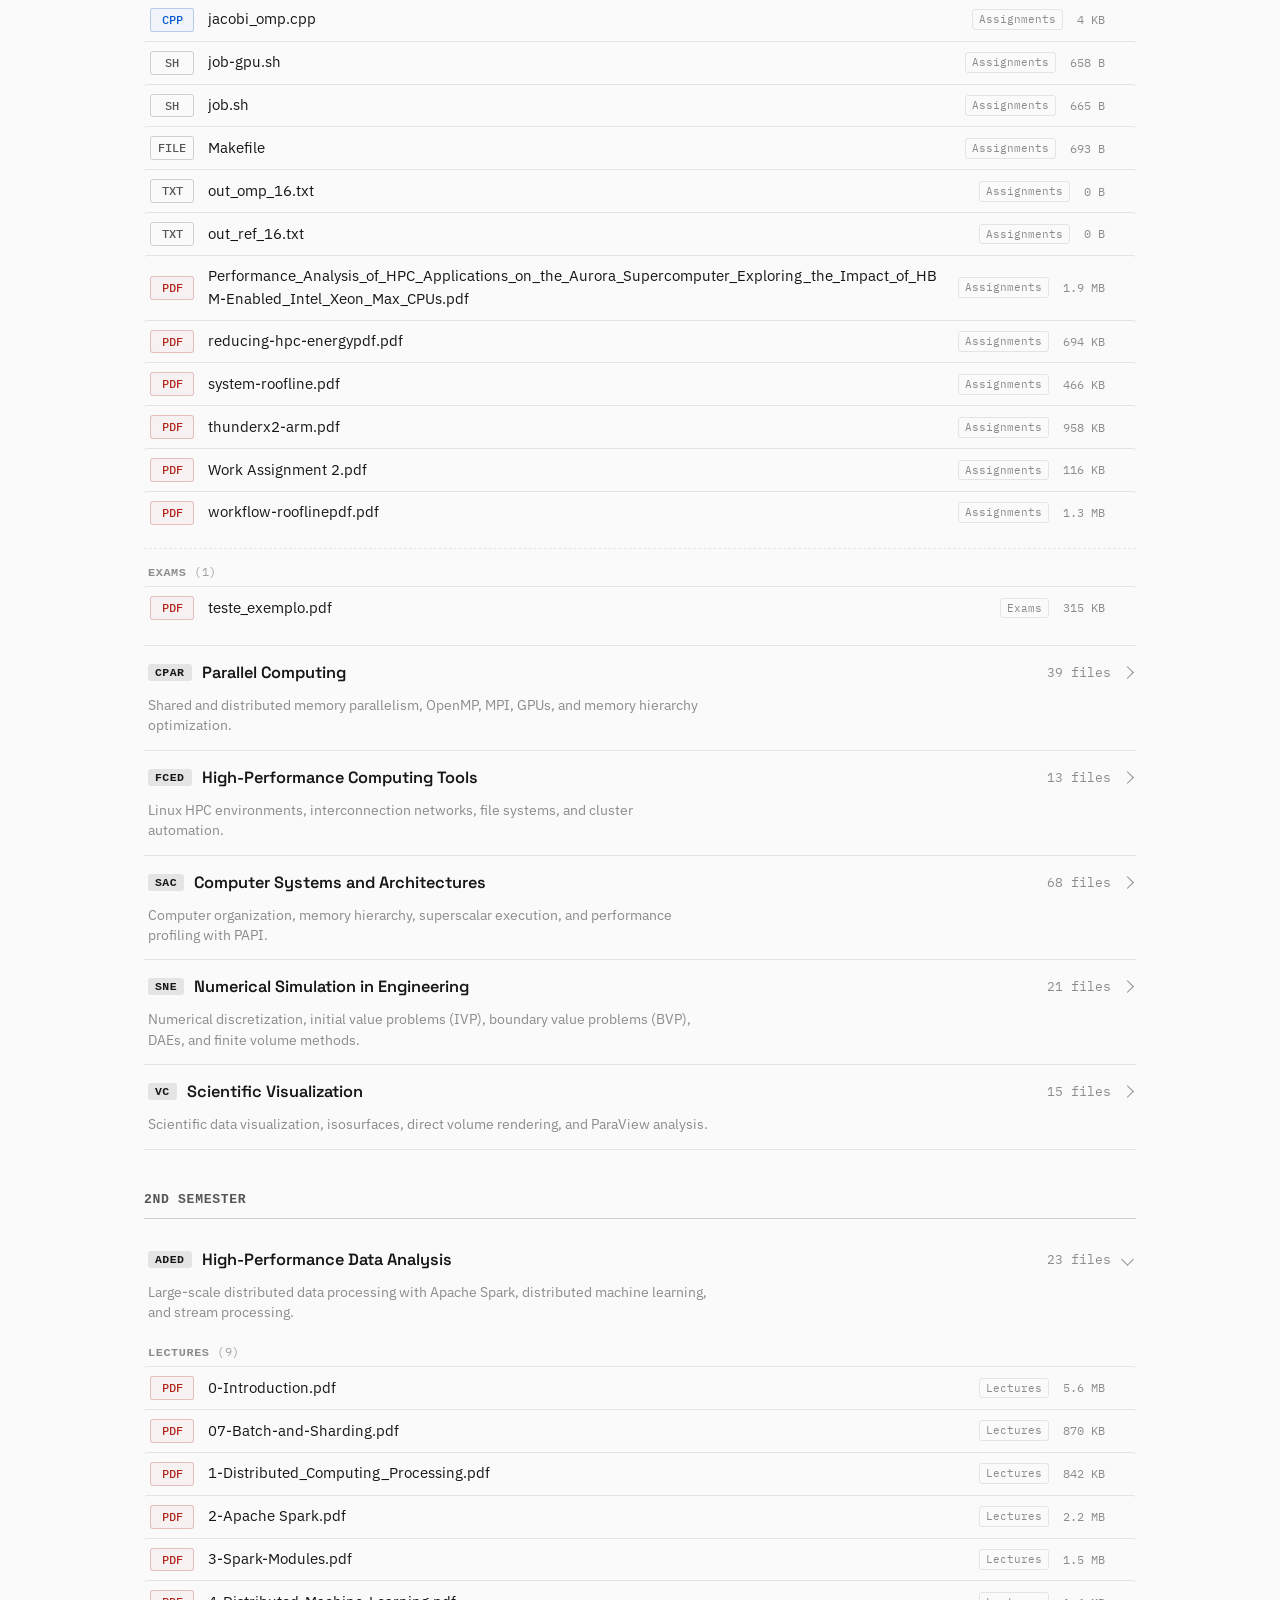
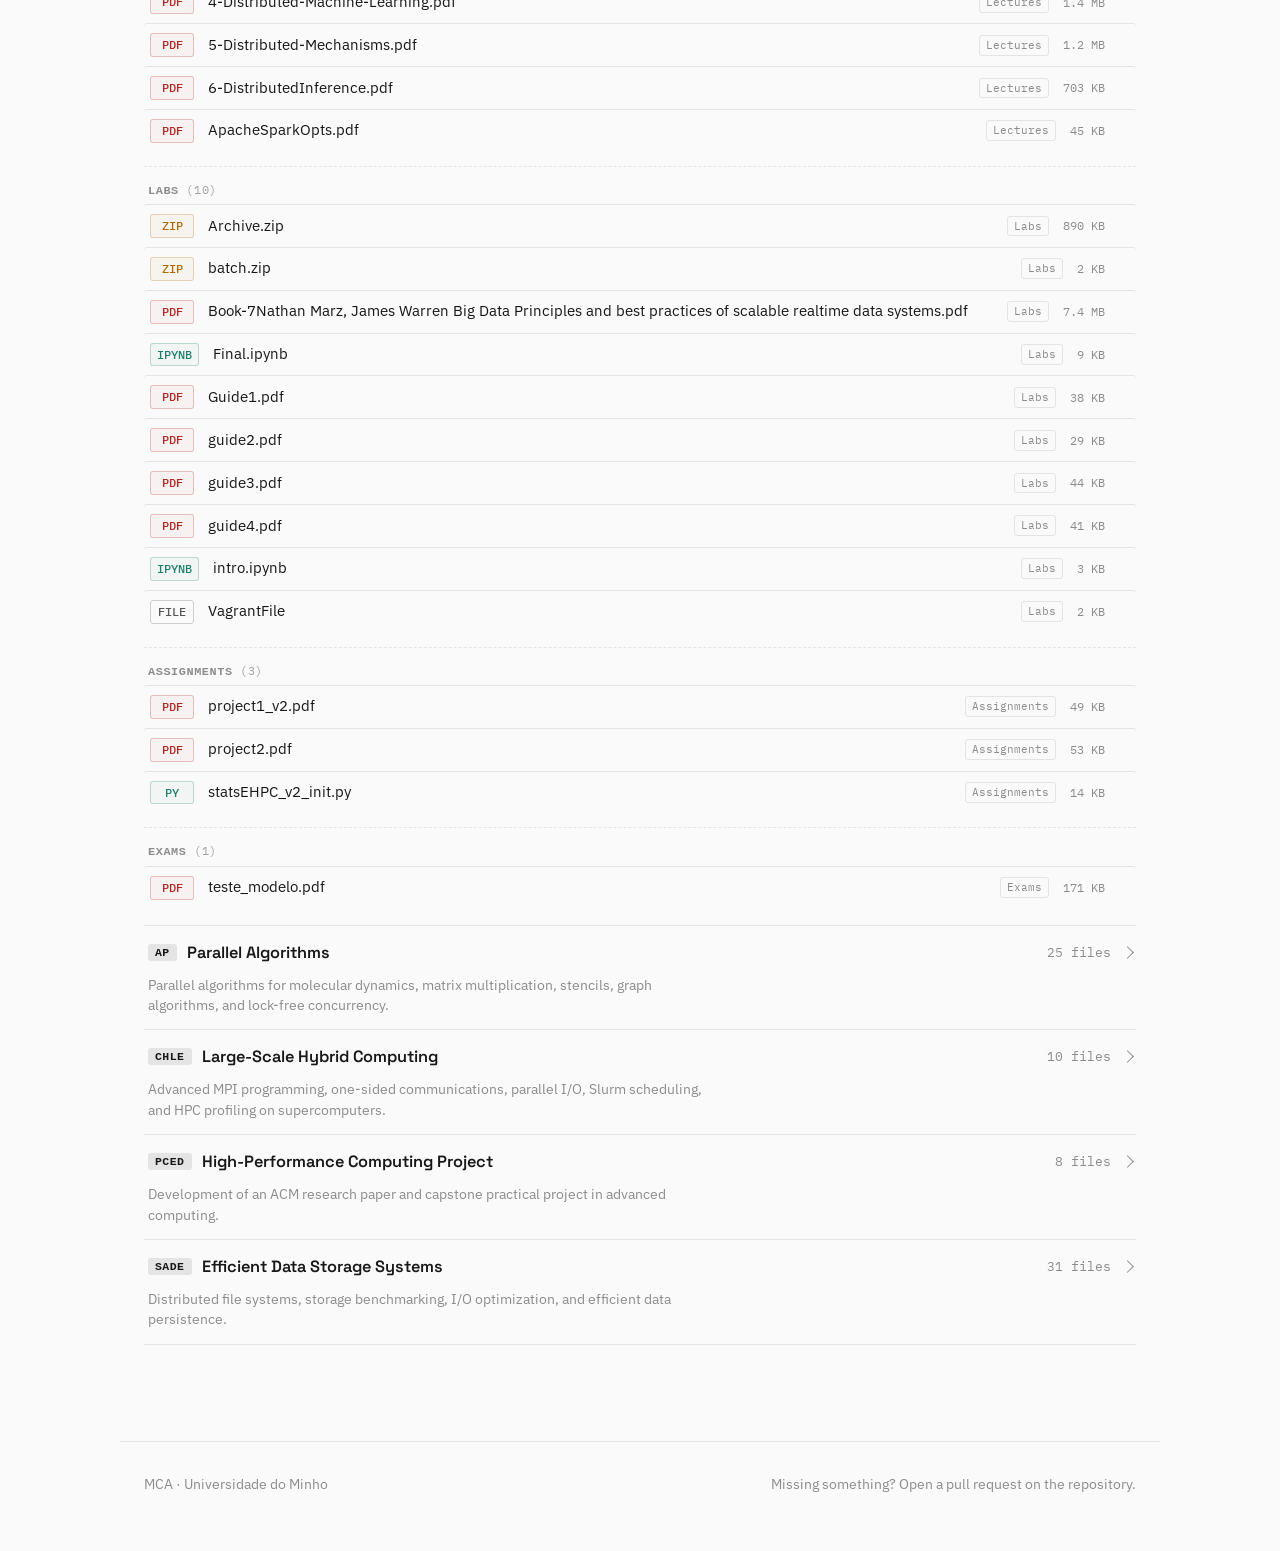
==== commit 43746a2b: "chore: translate repository documentation, UI, templates and site data to English" ====
--- a/index.html
+++ b/index.html
@@ -21,7 +21,7 @@
         <li><a href="index.html">Files</a></li>
         <li><a href="calendar.html">Calendar</a></li>
         <li><a href="schedule.html">Schedule</a></li>
-        <li><button type="button" class="btn btn-secondary btn-sm nav-contribute-btn" data-open-contribute="file">+ Propor Conteúdo</button></li>
+        <li><button type="button" class="btn btn-secondary btn-sm nav-contribute-btn" data-open-contribute="file">+ Contribute</button></li>
       </ul>
     </nav>
   </div>
@@ -47,7 +47,7 @@
       </div>
       <div class="controls-actions">
         <button type="button" class="btn btn-secondary btn-sm" id="toggle-all-btn">Expand all</button>
-        <button type="button" class="btn btn-secondary btn-sm" data-open-contribute="file">+ Adicionar ficheiro</button>
+        <button type="button" class="btn btn-secondary btn-sm" data-open-contribute="file">+ Add file</button>
         <div class="year-switch" data-year-switch role="group" aria-label="Select year">
           <button type="button" data-year="1" aria-pressed="true">1st year</button>
           <button type="button" data-year="2" aria-pressed="false">2nd year</button>
--- a/assets/style.css
+++ b/assets/style.css
@@ -786,16 +786,39 @@
   border: 1px solid var(--line);
 }
 
-.date-row .date-tag-semestre {
+.date-row .date-tag-semestre,
+.date-row .date-tag-semester {
   color: #0b57d0;
   border-color: rgba(11, 87, 208, 0.25);
   background: rgba(11, 87, 208, 0.04);
 }
 
-.date-row .date-tag-exames {
+.date-row .date-tag-exames,
+.date-row .date-tag-exams {
   color: #b3261e;
   border-color: rgba(179, 38, 30, 0.25);
   background: rgba(179, 38, 30, 0.04);
+}
+
+.date-row .date-tag-pausa,
+.date-row .date-tag-break {
+  color: #805b00;
+  border-color: rgba(128, 91, 0, 0.25);
+  background: rgba(128, 91, 0, 0.04);
+}
+
+.date-row .date-tag-entrega,
+.date-row .date-tag-deadline {
+  color: #1b873f;
+  border-color: rgba(27, 135, 63, 0.25);
+  background: rgba(27, 135, 63, 0.04);
+}
+
+.date-row .date-tag-apresentacao,
+.date-row .date-tag-presentation {
+  color: #6a1b9a;
+  border-color: rgba(106, 27, 154, 0.25);
+  background: rgba(106, 27, 154, 0.04);
 }
 
 .embed-card {
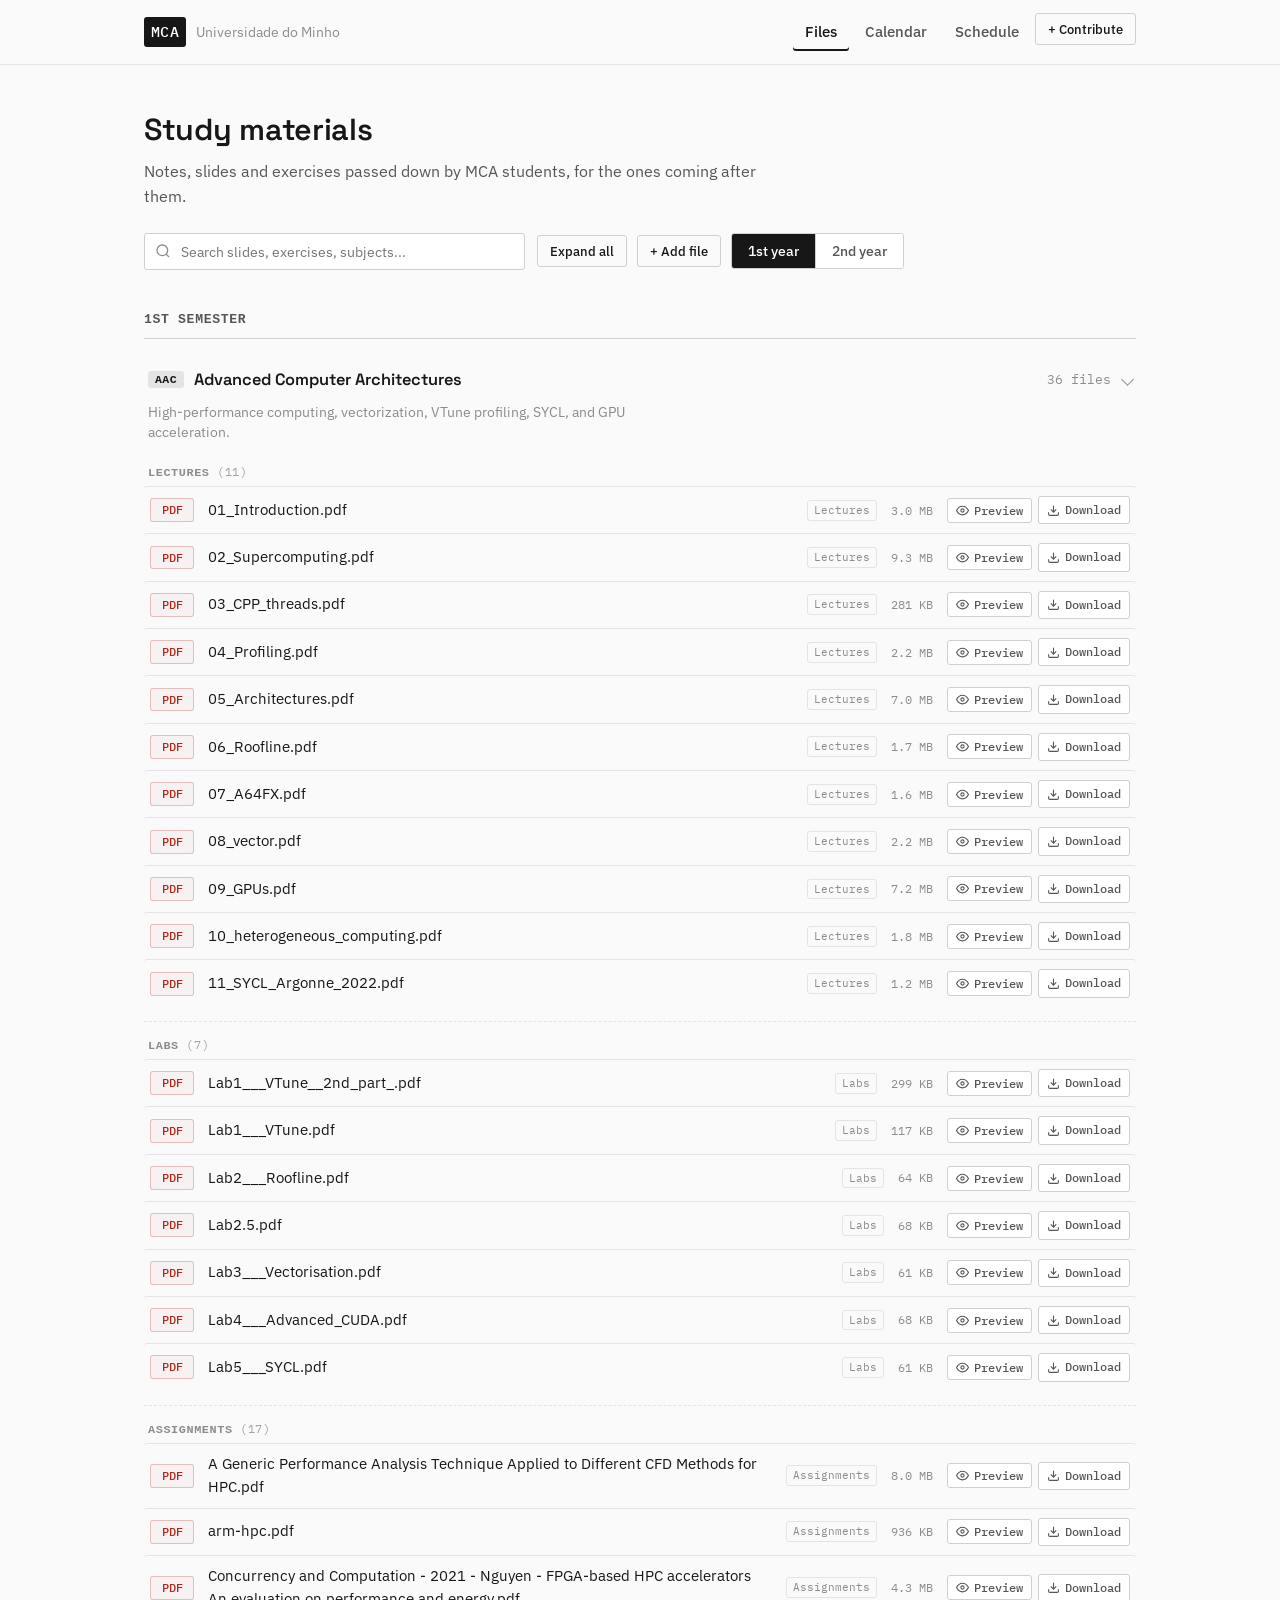
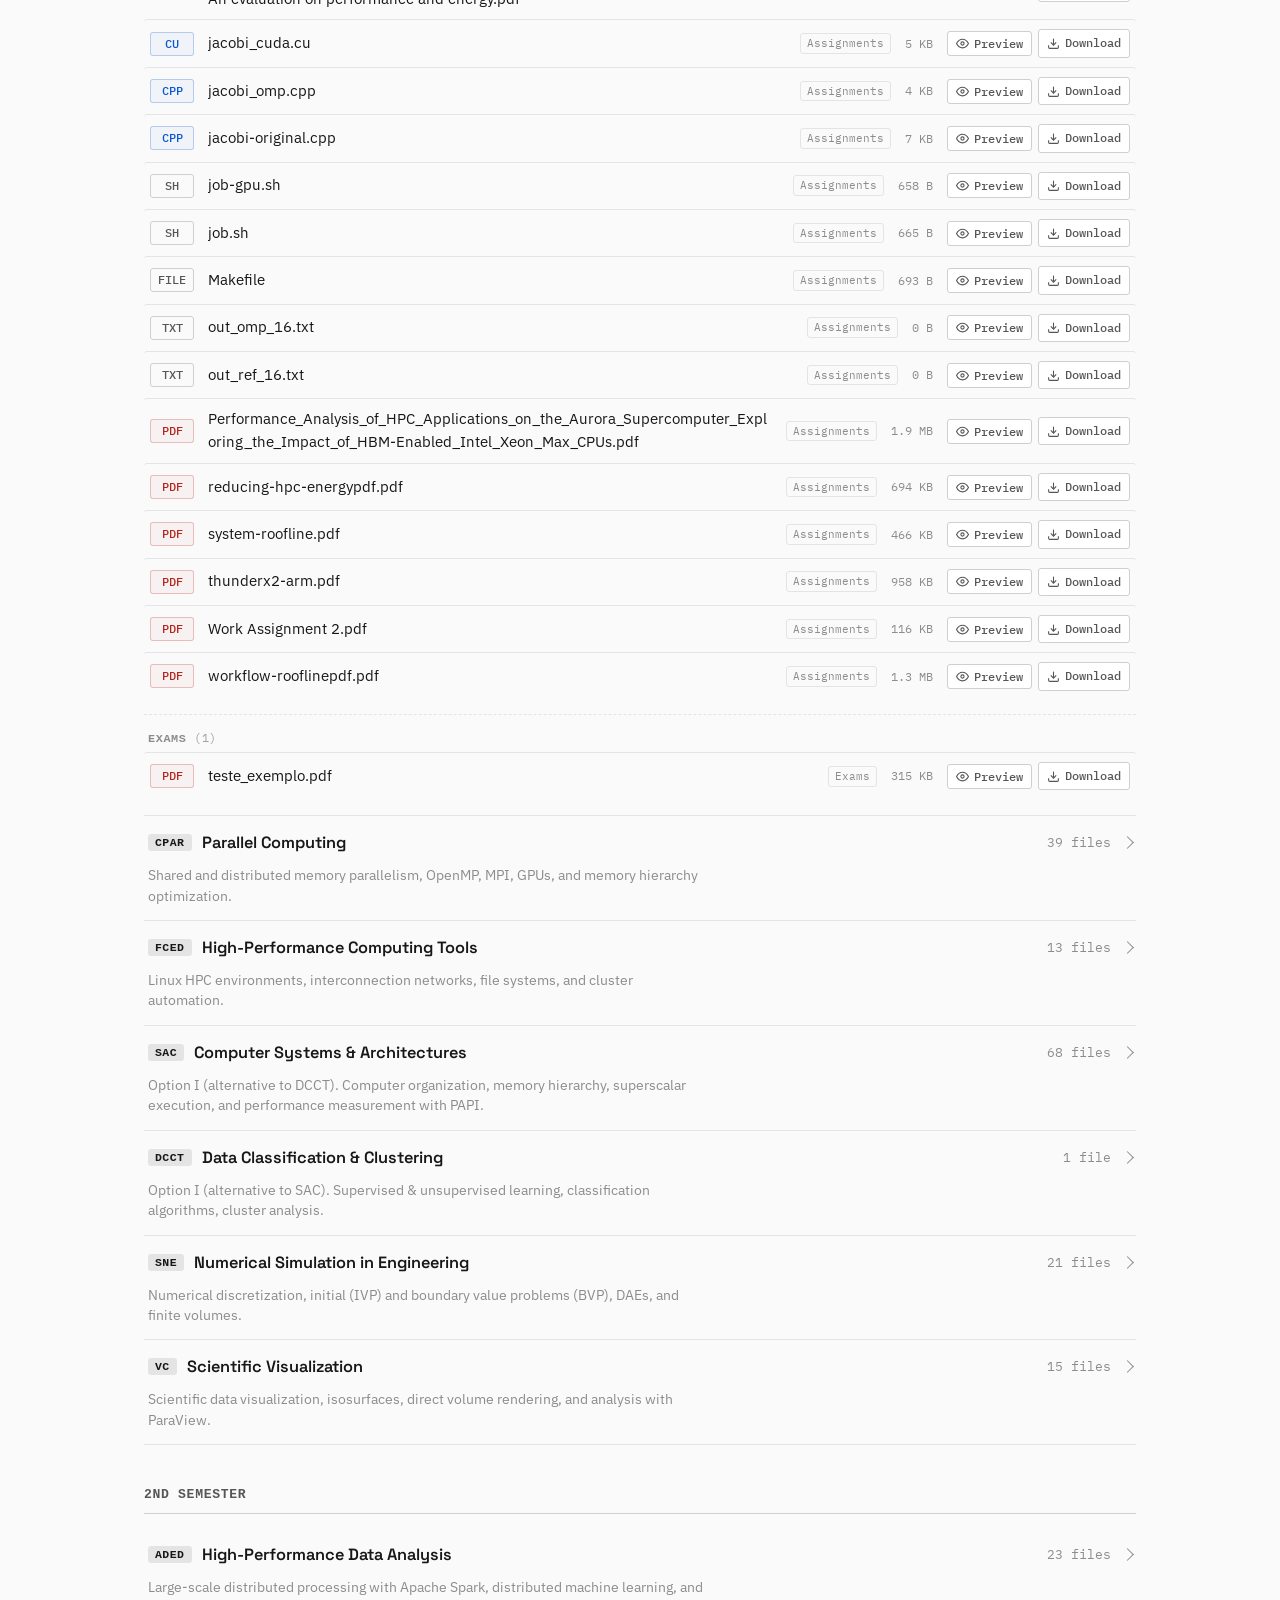
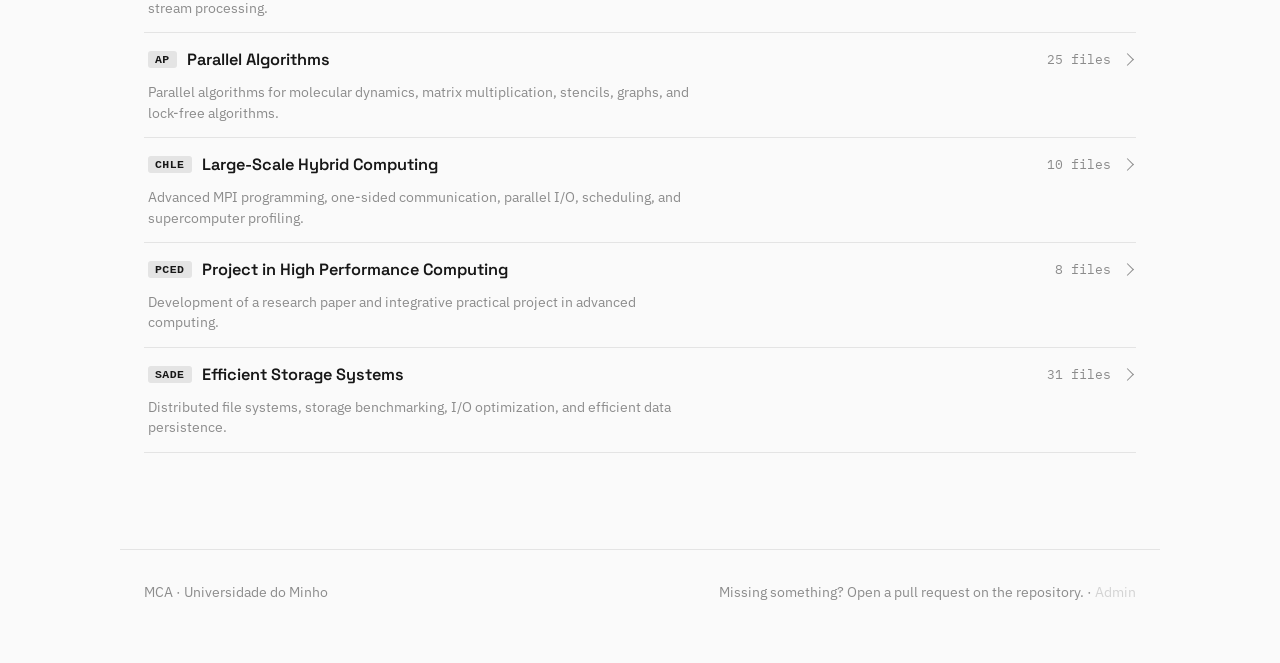
==== commit e49bcdb5: "feat: implement restricted Admin Dashboard (admin.html) with direct-to-main file & calendar manageme" ====
--- a/index.html
+++ b/index.html
@@ -62,7 +62,7 @@
 
 <footer class="site-footer">
   <span>MCA · Universidade do Minho</span>
-  <span>Missing something? Open a pull request on the repository.</span>
+  <span>Missing something? Open a pull request on the repository. · <a href="admin.html" style="color:inherit; text-decoration:none; opacity:0.35;" title="Admin Dashboard">Admin</a></span>
 </footer>
 
 <script src="assets/data/site-data.js"></script>
--- a/assets/style.css
+++ b/assets/style.css
@@ -1289,3 +1289,840 @@
   text-decoration: underline;
 }
 
+/* ---------------------------------------------------------------------- */
+/* File preview & actions                                                  */
+/* ---------------------------------------------------------------------- */
+
+.file-row {
+  cursor: pointer;
+  user-select: none;
+}
+
+.file-row-actions {
+  display: flex;
+  align-items: center;
+  gap: 6px;
+  margin-left: auto;
+  flex-shrink: 0;
+}
+
+.file-action-btn {
+  display: inline-flex;
+  align-items: center;
+  gap: 5px;
+  font-family: var(--font-mono);
+  font-size: 0.74rem;
+  font-weight: 500;
+  padding: 4px 8px;
+  border-radius: var(--radius);
+  border: 1px solid var(--line-strong);
+  background: var(--surface);
+  color: var(--ink-soft);
+  text-decoration: none;
+  cursor: pointer;
+  transition: background 0.12s ease, color 0.12s ease, border-color 0.12s ease;
+}
+
+.file-action-btn:hover {
+  background: var(--paper);
+  color: var(--ink);
+  border-color: var(--ink);
+}
+
+.file-action-btn.file-download-btn:hover {
+  color: #0b57d0;
+  border-color: #0b57d0;
+}
+
+.file-action-btn svg {
+  flex-shrink: 0;
+}
+
+@media (max-width: 640px) {
+  .file-action-btn span {
+    display: none;
+  }
+  .file-action-btn {
+    padding: 4px 6px;
+  }
+}
+
+/* ---------------------------------------------------------------------- */
+/* Subject empty states & Year intro banner                                */
+/* ---------------------------------------------------------------------- */
+
+.subject-empty-state {
+  display: flex;
+  align-items: center;
+  justify-content: space-between;
+  background: var(--paper);
+  border: 1px dashed var(--line-strong);
+  border-radius: var(--radius);
+  padding: 14px 18px;
+  margin: 10px 4px 6px;
+  gap: 16px;
+}
+
+.subject-empty-text {
+  font-size: 0.88rem;
+  color: var(--ink-soft);
+}
+
+.subject-empty-text strong {
+  color: var(--ink);
+}
+
+.subject-meta .empty-count {
+  font-size: 0.76rem;
+  color: var(--ink-faint);
+  background: var(--line);
+  padding: 1px 6px;
+  border-radius: var(--radius);
+}
+
+.year-intro-banner {
+  background: var(--surface);
+  border: 1px solid var(--line);
+  border-left: 3px solid #0b57d0;
+  border-radius: var(--radius);
+  padding: 16px 20px;
+  margin-bottom: 24px;
+}
+
+.year-intro-badge {
+  display: inline-block;
+  font-family: var(--font-mono);
+  font-size: 0.72rem;
+  font-weight: 600;
+  text-transform: uppercase;
+  letter-spacing: 0.05em;
+  color: #0b57d0;
+  background: rgba(11, 87, 208, 0.08);
+  padding: 2px 8px;
+  border-radius: var(--radius);
+  margin-bottom: 8px;
+}
+
+.year-intro-banner h3 {
+  font-size: 1.05rem;
+  margin: 0 0 6px;
+}
+
+.year-intro-banner p {
+  font-size: 0.88rem;
+  color: var(--ink-soft);
+  margin: 0;
+  line-height: 1.5;
+}
+
+/* ---------------------------------------------------------------------- */
+/* Preview Modal                                                          */
+/* ---------------------------------------------------------------------- */
+
+.preview-modal-card {
+  background: var(--surface);
+  color: var(--ink);
+  border: 1px solid var(--line-strong);
+  border-radius: 8px;
+  width: 95vw;
+  max-width: 1040px;
+  height: 88vh;
+  max-height: 88vh;
+  display: flex;
+  flex-direction: column;
+  overflow: hidden;
+  box-shadow: 0 16px 40px rgba(0, 0, 0, 0.25);
+  animation: slideUp 0.18s ease-out;
+}
+
+.preview-modal-header {
+  display: flex;
+  align-items: center;
+  justify-content: space-between;
+  gap: 16px;
+  padding: 12px 18px;
+  border-bottom: 1px solid var(--line);
+  background: var(--surface);
+  flex-shrink: 0;
+}
+
+.preview-header-info {
+  display: flex;
+  align-items: center;
+  gap: 10px;
+  min-width: 0;
+}
+
+.preview-header-info .file-name {
+  font-weight: 600;
+  font-size: 0.95rem;
+  white-space: nowrap;
+  overflow: hidden;
+  text-overflow: ellipsis;
+}
+
+.preview-header-info .file-size {
+  font-family: var(--font-mono);
+  font-size: 0.78rem;
+  color: var(--ink-faint);
+  flex-shrink: 0;
+}
+
+.preview-header-actions {
+  display: flex;
+  align-items: center;
+  gap: 8px;
+  flex-shrink: 0;
+}
+
+.preview-modal-body {
+  flex: 1;
+  position: relative;
+  overflow: auto;
+  background: var(--paper);
+  display: flex;
+  flex-direction: column;
+}
+
+.preview-pdf-frame {
+  width: 100%;
+  height: 100%;
+  border: none;
+  background: #525659;
+}
+
+.preview-code-wrap {
+  flex: 1;
+  display: flex;
+  flex-direction: column;
+  overflow: hidden;
+}
+
+.preview-code-header {
+  display: flex;
+  align-items: center;
+  justify-content: space-between;
+  padding: 8px 16px;
+  background: var(--surface);
+  border-bottom: 1px solid var(--line);
+  font-family: var(--font-mono);
+  font-size: 0.78rem;
+  color: var(--ink-faint);
+  flex-shrink: 0;
+}
+
+.preview-code-content {
+  margin: 0;
+  padding: 16px 20px;
+  overflow: auto;
+  flex: 1;
+  font-family: var(--font-mono);
+  font-size: 0.84rem;
+  line-height: 1.55;
+  color: var(--ink);
+  background: var(--paper);
+  tab-size: 4;
+  white-space: pre;
+}
+
+.preview-image-wrap {
+  flex: 1;
+  display: flex;
+  align-items: center;
+  justify-content: center;
+  padding: 24px;
+  overflow: auto;
+}
+
+.preview-image-wrap img {
+  max-width: 100%;
+  max-height: 100%;
+  object-fit: contain;
+  border-radius: var(--radius);
+  box-shadow: 0 4px 16px rgba(0, 0, 0, 0.1);
+}
+
+.preview-unsupported-card {
+  margin: auto;
+  padding: 40px 24px;
+  text-align: center;
+  max-width: 440px;
+  display: flex;
+  flex-direction: column;
+  align-items: center;
+  gap: 14px;
+}
+
+.preview-unsupported-card .unsupported-icon {
+  font-size: 3rem;
+  opacity: 0.7;
+}
+
+.preview-unsupported-card h3 {
+  margin: 0;
+  font-size: 1.15rem;
+}
+
+.preview-unsupported-card p {
+  color: var(--ink-soft);
+  font-size: 0.88rem;
+  line-height: 1.5;
+  margin: 0;
+}
+
+.preview-loading {
+  display: flex;
+  flex-direction: column;
+  align-items: center;
+  justify-content: center;
+  gap: 12px;
+  height: 100%;
+  color: var(--ink-faint);
+  font-family: var(--font-mono);
+  font-size: 0.86rem;
+}
+
+.preview-spinner {
+  width: 28px;
+  height: 28px;
+  border: 3px solid var(--line);
+  border-top-color: var(--ink);
+  border-radius: 50%;
+  animation: spin 0.8s linear infinite;
+}
+
+@keyframes spin {
+  to { transform: rotate(360deg); }
+}
+
+.preview-notebook-wrap {
+  padding: 20px 24px;
+  display: flex;
+  flex-direction: column;
+  gap: 14px;
+  overflow-y: auto;
+}
+
+.notebook-cell {
+  border-radius: var(--radius);
+  border: 1px solid var(--line);
+  background: var(--surface);
+  overflow: hidden;
+}
+
+.notebook-cell-prompt {
+  font-family: var(--font-mono);
+  font-size: 0.74rem;
+  padding: 4px 12px;
+  background: var(--paper);
+  border-bottom: 1px solid var(--line);
+  color: var(--ink-faint);
+}
+
+.notebook-cell-code {
+  margin: 0;
+  padding: 12px 14px;
+  font-family: var(--font-mono);
+  font-size: 0.82rem;
+  line-height: 1.5;
+  background: var(--surface);
+  overflow-x: auto;
+}
+
+.notebook-cell-output {
+  padding: 8px 14px;
+  border-top: 1px dashed var(--line);
+  background: var(--paper);
+  font-family: var(--font-mono);
+  font-size: 0.8rem;
+  color: var(--ink-soft);
+  overflow-x: auto;
+  white-space: pre-wrap;
+}
+
+.notebook-cell-markdown {
+  padding: 12px 16px;
+  font-size: 0.9rem;
+  line-height: 1.55;
+  color: var(--ink);
+}
+
+/* ---------------------------------------------------------------------- */
+/* Contribution Guide Box                                                  */
+/* ---------------------------------------------------------------------- */
+
+.contrib-guide-box {
+  background: rgba(11, 87, 208, 0.05);
+  border: 1px solid rgba(11, 87, 208, 0.2);
+  border-radius: var(--radius);
+  padding: 12px 14px;
+  margin: 14px 0 18px;
+}
+
+.guide-step {
+  display: flex;
+  gap: 10px;
+  align-items: flex-start;
+}
+
+.guide-icon {
+  font-size: 1.1rem;
+  flex-shrink: 0;
+  margin-top: 1px;
+}
+
+.guide-text {
+  font-size: 0.84rem;
+  color: var(--ink-soft);
+  line-height: 1.5;
+}
+
+.guide-text strong {
+  color: var(--ink);
+}
+
+/* ---------------------------------------------------------------------- */
+/* In-Modal Dropzone & Automated Submission                                */
+/* ---------------------------------------------------------------------- */
+
+.dropzone-area {
+  border: 2px dashed var(--line-strong);
+  border-radius: var(--radius);
+  padding: 24px 18px;
+  text-align: center;
+  cursor: pointer;
+  background: var(--paper);
+  transition: all 0.15s ease;
+  margin-bottom: 14px;
+}
+
+.dropzone-area:hover,
+.dropzone-area.drag-active {
+  border-color: #0b57d0;
+  background: rgba(11, 87, 208, 0.04);
+}
+
+.dropzone-icon {
+  color: #0b57d0;
+  margin-bottom: 6px;
+}
+
+.dropzone-title {
+  font-weight: 500;
+  font-size: 0.94rem;
+  color: var(--ink);
+}
+
+.dropzone-browse {
+  color: #0b57d0;
+  text-decoration: underline;
+  font-weight: 600;
+}
+
+.dropzone-hint {
+  font-size: 0.78rem;
+  color: var(--ink-faint);
+  margin-top: 4px;
+}
+
+.staged-files-container {
+  margin-bottom: 14px;
+  border: 1px solid var(--line);
+  border-radius: var(--radius);
+  background: var(--surface);
+  padding: 10px 12px;
+}
+
+.staged-files-header {
+  display: flex;
+  justify-content: space-between;
+  align-items: center;
+  margin-bottom: 8px;
+  font-size: 0.78rem;
+  font-family: var(--font-mono);
+  color: var(--ink-soft);
+}
+
+.staged-files-list {
+  display: flex;
+  flex-direction: column;
+  gap: 6px;
+  max-height: 160px;
+  overflow-y: auto;
+}
+
+.staged-file-item {
+  display: flex;
+  align-items: center;
+  gap: 8px;
+  padding: 6px 10px;
+  background: var(--paper);
+  border: 1px solid var(--line);
+  border-radius: var(--radius);
+  font-size: 0.84rem;
+}
+
+.staged-file-name {
+  flex: 1;
+  overflow: hidden;
+  text-overflow: ellipsis;
+  white-space: nowrap;
+}
+
+.staged-file-size {
+  font-family: var(--font-mono);
+  font-size: 0.74rem;
+  color: var(--ink-faint);
+}
+
+.staged-file-remove {
+  background: none;
+  border: none;
+  color: var(--ink-faint);
+  cursor: pointer;
+  padding: 2px 6px;
+  font-size: 0.85rem;
+  border-radius: var(--radius);
+  line-height: 1;
+}
+
+.staged-file-remove:hover {
+  color: #b3261e;
+  background: rgba(179, 38, 30, 0.1);
+}
+
+.submission-progress-view {
+  display: flex;
+  flex-direction: column;
+  align-items: center;
+  justify-content: center;
+  padding: 40px 20px;
+  text-align: center;
+  gap: 14px;
+}
+
+.submission-progress-view h3 {
+  font-size: 1.15rem;
+  margin: 0;
+}
+
+.submission-step-log {
+  font-family: var(--font-mono);
+  font-size: 0.82rem;
+  color: var(--ink-faint);
+  background: var(--paper);
+  padding: 6px 14px;
+  border-radius: var(--radius);
+  border: 1px solid var(--line);
+}
+
+.submission-result-view {
+  display: flex;
+  flex-direction: column;
+  align-items: center;
+  justify-content: center;
+  padding: 30px 20px;
+  text-align: center;
+  gap: 14px;
+}
+
+.submission-result-view .result-icon {
+  font-size: 2.8rem;
+  line-height: 1;
+}
+
+.submission-result-view h3 {
+  font-size: 1.25rem;
+  margin: 0;
+}
+
+.submission-result-view p {
+  font-size: 0.88rem;
+  color: var(--ink-soft);
+  line-height: 1.5;
+  margin: 0;
+  max-width: 440px;
+}
+
+.result-pr-pill {
+  display: inline-flex;
+  align-items: center;
+  gap: 6px;
+  font-family: var(--font-mono);
+  font-size: 0.84rem;
+  font-weight: 500;
+  padding: 6px 14px;
+  background: rgba(11, 87, 208, 0.08);
+  color: #0b57d0;
+  border-radius: var(--radius);
+  border: 1px solid rgba(11, 87, 208, 0.2);
+}
+
+.result-actions {
+  display: flex;
+  gap: 10px;
+  margin-top: 8px;
+}
+
+/* ---------------------------------------------------------------------- */
+/* Admin Portal & Management Dashboard                                    */
+/* ---------------------------------------------------------------------- */
+
+.admin-badge {
+  background: #b3261e;
+  color: #ffffff;
+  font-size: 0.68rem;
+  font-weight: 700;
+  letter-spacing: 0.04em;
+  text-transform: uppercase;
+  padding: 2px 7px;
+  border-radius: 4px;
+  margin-left: 8px;
+  display: inline-block;
+  vertical-align: middle;
+}
+
+.admin-login-wrapper {
+  display: flex;
+  align-items: center;
+  justify-content: center;
+  min-height: 55vh;
+  padding: 40px 20px;
+}
+
+.admin-login-card {
+  background: var(--paper);
+  border: 1px solid var(--line-strong);
+  border-radius: calc(var(--radius) * 1.5);
+  padding: 36px 30px;
+  max-width: 440px;
+  width: 100%;
+  box-shadow: 0 4px 20px rgba(0, 0, 0, 0.06);
+  text-align: center;
+}
+
+.admin-login-icon {
+  font-size: 2.6rem;
+  margin-bottom: 12px;
+  line-height: 1;
+}
+
+.admin-login-card h2 {
+  font-size: 1.35rem;
+  margin: 0 0 6px;
+  color: var(--ink);
+}
+
+.admin-login-card p {
+  font-size: 0.86rem;
+  color: var(--ink-soft);
+  margin: 0 0 20px;
+  line-height: 1.5;
+}
+
+.admin-dashboard-container {
+  max-width: var(--content-width);
+  margin: 0 auto;
+  padding: 20px 0 60px;
+}
+
+.admin-header-row {
+  display: flex;
+  justify-content: space-between;
+  align-items: center;
+  margin-bottom: 24px;
+  flex-wrap: wrap;
+  gap: 14px;
+}
+
+.admin-status-indicator {
+  display: flex;
+  align-items: center;
+  gap: 8px;
+  font-size: 0.8rem;
+  font-family: var(--font-mono);
+  color: var(--ink-soft);
+  background: var(--surface);
+  padding: 6px 12px;
+  border-radius: var(--radius);
+  border: 1px solid var(--line);
+}
+
+.admin-status-dot {
+  width: 8px;
+  height: 8px;
+  border-radius: 50%;
+  background: #1b873f;
+}
+
+.admin-tab-bar {
+  display: flex;
+  gap: 8px;
+  border-bottom: 1px solid var(--line);
+  margin-bottom: 24px;
+}
+
+.admin-tab-btn {
+  padding: 10px 18px;
+  font-size: 0.92rem;
+  font-weight: 500;
+  border: none;
+  background: none;
+  color: var(--ink-soft);
+  cursor: pointer;
+  border-bottom: 2px solid transparent;
+  transition: all 0.15s ease;
+}
+
+.admin-tab-btn:hover {
+  color: var(--ink);
+}
+
+.admin-tab-btn.active {
+  color: #0b57d0;
+  border-bottom-color: #0b57d0;
+  font-weight: 600;
+}
+
+.admin-card {
+  background: var(--paper);
+  border: 1px solid var(--line);
+  border-radius: var(--radius);
+  padding: 20px;
+  margin-bottom: 20px;
+}
+
+.admin-card-title {
+  font-size: 1.05rem;
+  font-weight: 600;
+  margin: 0 0 14px;
+  color: var(--ink);
+  display: flex;
+  align-items: center;
+  justify-content: space-between;
+}
+
+.admin-files-table {
+  display: flex;
+  flex-direction: column;
+  gap: 6px;
+  margin-top: 10px;
+}
+
+.admin-file-row {
+  display: flex;
+  align-items: center;
+  justify-content: space-between;
+  padding: 8px 12px;
+  background: var(--surface);
+  border: 1px solid var(--line);
+  border-radius: var(--radius);
+  font-size: 0.86rem;
+  gap: 12px;
+}
+
+.admin-file-info {
+  display: flex;
+  align-items: center;
+  gap: 10px;
+  flex: 1;
+  overflow: hidden;
+}
+
+.admin-file-name {
+  font-weight: 500;
+  overflow: hidden;
+  text-overflow: ellipsis;
+  white-space: nowrap;
+}
+
+.admin-file-badge {
+  font-family: var(--font-mono);
+  font-size: 0.74rem;
+  color: var(--ink-faint);
+  background: var(--paper);
+  padding: 2px 6px;
+  border-radius: 4px;
+  border: 1px solid var(--line);
+}
+
+.admin-btn-delete {
+  background: rgba(179, 38, 30, 0.08);
+  color: #b3261e;
+  border: 1px solid rgba(179, 38, 30, 0.2);
+  padding: 4px 10px;
+  font-size: 0.78rem;
+  font-weight: 500;
+  border-radius: var(--radius);
+  cursor: pointer;
+  transition: all 0.15s ease;
+  flex-shrink: 0;
+}
+
+.admin-btn-delete:hover {
+  background: #b3261e;
+  color: #ffffff;
+}
+
+.admin-calendar-table {
+  width: 100%;
+  border-collapse: collapse;
+  margin-top: 10px;
+}
+
+.admin-calendar-table th,
+.admin-calendar-table td {
+  padding: 10px 12px;
+  border-bottom: 1px solid var(--line);
+  text-align: left;
+  font-size: 0.86rem;
+}
+
+.admin-calendar-table th {
+  font-size: 0.78rem;
+  font-weight: 600;
+  color: var(--ink-soft);
+  text-transform: uppercase;
+  letter-spacing: 0.04em;
+  background: var(--surface);
+}
+
+.admin-calendar-input {
+  width: 100%;
+  padding: 6px 8px;
+  font-size: 0.84rem;
+  border: 1px solid var(--line-strong);
+  border-radius: var(--radius);
+  background: var(--paper);
+  color: var(--ink);
+}
+
+.admin-calendar-input:focus {
+  outline: none;
+  border-color: #0b57d0;
+}
+
+.admin-toast {
+  position: fixed;
+  bottom: 24px;
+  right: 24px;
+  background: #1e1e1e;
+  color: #ffffff;
+  padding: 12px 20px;
+  border-radius: var(--radius);
+  font-size: 0.88rem;
+  box-shadow: 0 4px 16px rgba(0,0,0,0.25);
+  display: flex;
+  align-items: center;
+  gap: 10px;
+  z-index: 9999;
+  animation: toastFadeIn 0.2s ease;
+}
+
+@keyframes toastFadeIn {
+  from { opacity: 0; transform: translateY(10px); }
+  to { opacity: 1; transform: translateY(0); }
+}
+
+
+
